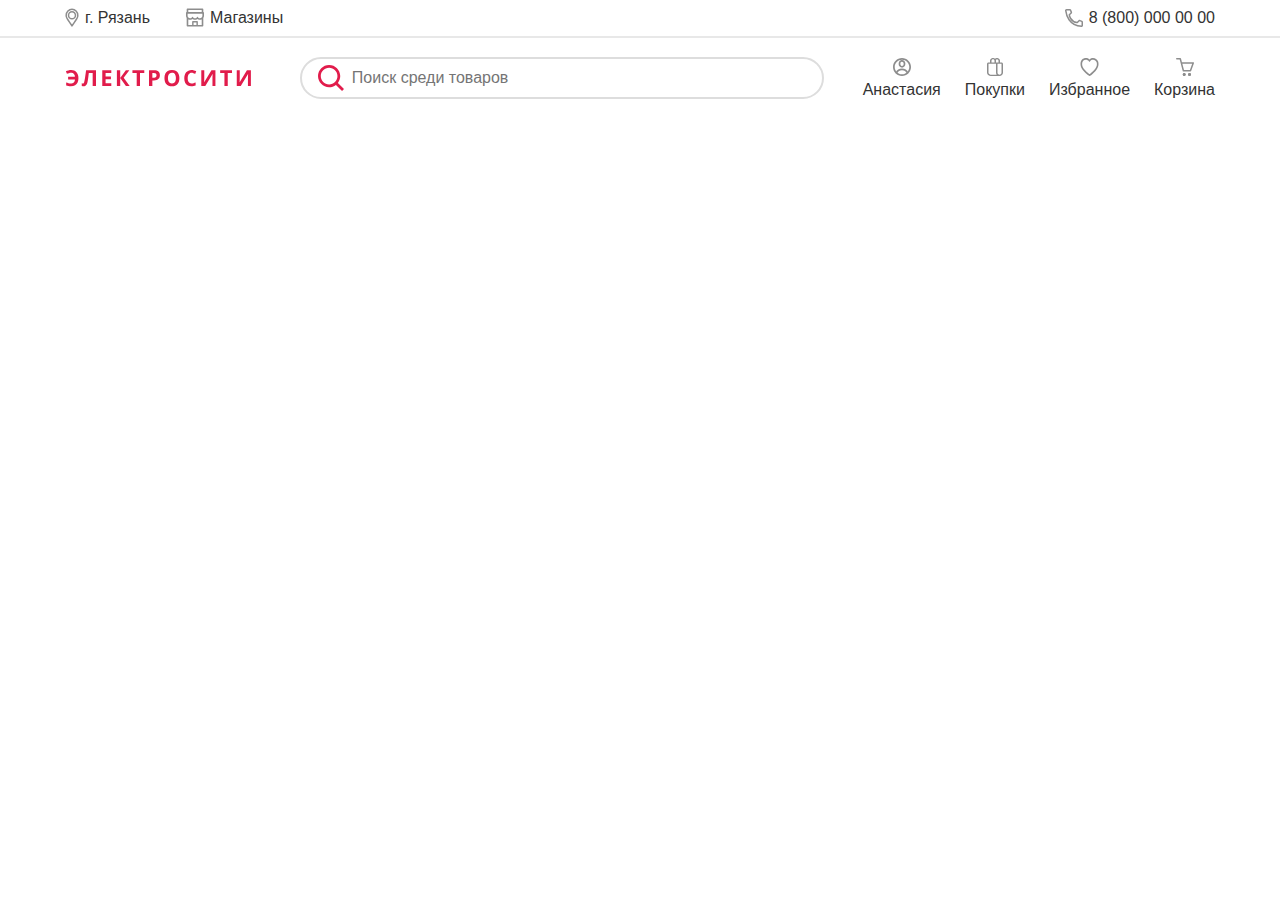
==== index.html @ 11aebdcc "commit" ====
<!DOCTYPE html>
<html lang="ru">

<head>
	<title>Главная</title>
	<meta charset="UTF-8">
	<meta name="format-detection" content="telephone=no">
	<!-- <style>body{opacity: 0;}</style> -->
	<link rel="stylesheet" href="css/style.min.css?_v=20230116115530">
	<link rel="shortcut icon" href="favicon.ico">
	<!-- <meta name="robots" content="noindex, nofollow"> -->
	<meta name="viewport" content="width=device-width, initial-scale=1.0">
</head>

<body>
	<div class="wrapper">
		<!--			<form class="header__select select">-->
		<!--				<label class="select__value" for="select-city"></label>-->
		<!--				<div class="select__body">-->
		<!--					<select class="select__options" id="select-city" name="select-city">-->
		<!--						<option class="select__option" value="ryazan" selected>г. Рязань</option>-->
		<!--						<option class="select__option" value="astrahan">г. Астрахань</option>-->
		<!--						<option class="select__option" value="voronezh">г. Воронеж</option>-->
		<!--						<option class="select__option" value="kazan">г. Казань</option>-->
		<!--						<option class="select__option" value="krasnoyarsk">г. Красноярск</option>-->
		<!--						<option class="select__option" value="joshkar-ola">г. Йошкар-Ола</option>-->
		<!--						<option class="select__option" value="novosibirsk">г. Новосибирск</option>-->
		<!--						<option class="select__option" value="nizhnij novgorod">г. Нижний Новгород</option>-->
		<!--						<option class="select__option" value="rostov">г. Ростов-на-Дону</option>-->
		<!--						<option class="select__option" value="samara">г. Самара</option>-->
		<!--						<option class="select__option" value="sankt-peterburg">г. Санкт-Петербург</option>-->
		<!--						<option class="select__option" value="chelyabinsk">г. Челябинск</option>-->
		<!--					</select>-->
		<!--				</div>-->
		<!--			</form>-->
		<header class="header">
			<div class="header__container">
				<div class="header__top">
					<a href="#" class="header__top-logo logo"><img src="img/logo.svg" alt="Электросити"></a>
					<div class="header__top-group top-group">
						<a href="#" data-popup="#popup" class="top-group__city icon">
							<svg class="icon__stroke" width="14" height="19" viewBox="0 0 14 19" fill="none" xmlns="http://www.w3.org/2000/svg">
								<path d="M6.95076 17.7198C6.04931 16.3722 5.28636 15.2514 4.64015 14.3022C3.49365 12.618 2.7146 11.4736 2.18135 10.5592C1.77366 9.86011 1.5365 9.33832 1.39651 8.85084C1.25805 8.36867 1.20459 7.88504 1.20459 7.25C1.20459 3.91436 3.82088 1.25 7.00004 1.25C10.1792 1.25 12.7955 3.91436 12.7955 7.25C12.7955 7.88504 12.742 8.36867 12.6036 8.85084C12.4636 9.33832 12.2264 9.86011 11.8187 10.5592C11.2855 11.4736 10.5064 12.618 9.35994 14.3022C8.71381 15.2513 7.95099 16.3719 7.04969 17.7193C7.03874 17.7355 7.02946 17.7415 7.02407 17.7443C7.01735 17.7478 7.00915 17.75 7.00004 17.75C6.99093 17.75 6.98274 17.7478 6.97601 17.7443C6.97057 17.7415 6.96116 17.7353 6.95008 17.7188L6.32736 18.1368L6.95076 17.7198ZM7.00004 10.8125C8.94208 10.8125 10.4773 9.1956 10.4773 7.25C10.4773 5.3044 8.94208 3.6875 7.00004 3.6875C5.05801 3.6875 3.52277 5.3044 3.52277 7.25C3.52277 9.1956 5.05801 10.8125 7.00004 10.8125Z" stroke="#8D8D8D" stroke-width="1.5" />
							</svg>
							<span class="top-group__text icon">г. Рязань</span></a>

						<a href="#" data-popup="#popup" class="top-group__shop icon">
							<svg class="icon__fill" width="18" height="19" viewBox="0 0 18 19" fill="none" xmlns="http://www.w3.org/2000/svg">
								<path class="icon__shop" d="M17.325 4.10225V1.22C17.325 0.82175 17.0033 0.5 16.605 0.5H1.39501C0.996763 0.5 0.675013 0.82175 0.675013 1.22V4.10225C0.299264 4.12475 1.39408e-05 4.4375 1.39408e-05 4.82V7.78325C-0.00142697 8.32785 0.108845 8.86696 0.324014 9.36725C0.420764 9.59675 0.540013 9.81275 0.675013 10.0175V17.78C0.675013 18.176 0.996763 18.5 1.39501 18.5H16.605C17.0033 18.5 17.325 18.1783 17.325 17.78V10.0175C17.4621 9.81223 17.5796 9.59452 17.676 9.36725C17.8897 8.8655 18 8.33225 18 7.78325V4.82C18 4.4375 17.7008 4.12475 17.325 4.10225ZM2.29501 2.12H15.705V4.1H2.29501V2.12ZM10.44 16.8822H7.56001V14.54H10.44V16.8822ZM15.705 16.8822H11.88V13.82C11.88 13.4218 11.5583 13.1 11.16 13.1H6.84001C6.44176 13.1 6.12001 13.4218 6.12001 13.82V16.8822H2.29501V11.4328C2.36026 11.4643 2.42776 11.4958 2.49751 11.5228C2.99926 11.7343 3.53251 11.84 4.08151 11.84C4.63051 11.84 5.16151 11.7343 5.66551 11.5228C5.97601 11.3923 6.26851 11.2257 6.53626 11.0255C6.54076 11.0233 6.54526 11.0233 6.54976 11.0255C6.81834 11.2266 7.11082 11.3936 7.42051 11.5228C7.92226 11.7343 8.45551 11.84 9.00451 11.84C9.55351 11.84 10.0845 11.7343 10.5885 11.5228C10.899 11.3923 11.1915 11.2257 11.4593 11.0255C11.4638 11.0233 11.4683 11.0233 11.4728 11.0255C11.7413 11.2266 12.0338 11.3936 12.3435 11.5228C12.8453 11.7343 13.3785 11.84 13.9275 11.84C14.4765 11.84 15.0075 11.7343 15.5115 11.5228C15.579 11.4935 15.6465 11.4643 15.714 11.4328V16.8822H15.705ZM16.38 7.78325C16.38 9.12875 15.2775 10.22 13.9208 10.22C13.0028 10.22 12.2018 9.72275 11.7788 8.98475C11.7135 8.87225 11.5965 8.8025 11.466 8.8025H11.4525C11.3243 8.8025 11.205 8.87225 11.1398 8.98475C10.9239 9.36121 10.6122 9.67381 10.2364 9.89077C9.86054 10.1077 9.43396 10.2213 9.00001 10.22C8.08426 10.22 7.28551 9.725 6.86251 8.98925C6.79501 8.8745 6.67351 8.8025 6.54076 8.8025C6.40801 8.8025 6.28426 8.8745 6.21901 8.98925C6.00188 9.36427 5.6898 9.67548 5.31416 9.89154C4.93853 10.1076 4.5126 10.2209 4.07926 10.22C2.72251 10.22 1.62001 9.12875 1.62001 7.78325V5.73125C1.62001 5.7245 1.62451 5.72 1.63126 5.72H16.3688C16.3755 5.72 16.38 5.7245 16.38 5.73125V7.78325Z" fill="#8D8D8D" />
							</svg>
							<span class="top-group__text">Магазины</span></a>
					</div>
					<a class="header__tel tel icon" href="tel:+78000000000">
						<svg class="icon__stroke" width="18" height="18" viewBox="0 0 18 18" fill="none" xmlns="http://www.w3.org/2000/svg">
							<path d="M11.9079 13.5367L12.2719 13.5821L12.5312 13.3227L14.0793 11.774C14.1845 11.6706 14.3174 11.5998 14.4618 11.5701L14.3111 10.8355L14.4618 11.5701C14.6064 11.5405 14.7564 11.5533 14.8939 11.607C14.8944 11.6072 14.8949 11.6074 14.8955 11.6076L16.7768 12.359C16.7773 12.3593 16.7779 12.3595 16.7785 12.3597C16.9164 12.4161 17.0348 12.512 17.1187 12.6355C17.2024 12.7586 17.2481 12.9037 17.25 13.0527V16.5062C17.2489 16.6069 17.2276 16.7064 17.1873 16.7987C17.1467 16.8917 17.0878 16.9756 17.014 17.0452C16.9402 17.1148 16.8531 17.1687 16.758 17.2037C16.664 17.2384 16.5641 17.2538 16.464 17.2492C10.0927 16.8514 6.32079 13.9728 4.05779 10.7066C1.77183 7.40727 1.00028 3.67009 0.754398 1.58339C0.743006 1.47847 0.753806 1.37231 0.786103 1.27182C0.818603 1.17071 0.872128 1.07764 0.94314 0.998746C1.01415 0.91985 1.10104 0.856908 1.19807 0.814045C1.29511 0.771182 1.4001 0.749363 1.50615 0.750014L1.50615 0.750028H1.51075H4.8516C4.99979 0.750652 5.14445 0.795516 5.26705 0.878921C5.38992 0.962502 5.48502 1.08098 5.54009 1.21914L5.54022 1.21947L6.29445 3.10926L6.29443 3.10927L6.29648 3.11431C6.35177 3.24996 6.36588 3.39891 6.33704 3.54255C6.30824 3.68599 6.2379 3.81773 6.13484 3.92139C6.13469 3.92154 6.13454 3.92169 6.1344 3.92183L4.58539 5.47146L4.31877 5.73819L4.37388 6.11127L5.11583 6.00168C4.37388 6.11127 4.37393 6.11164 4.37399 6.11203L4.37413 6.11293L4.37446 6.11515L4.3754 6.12125L4.37839 6.13997C4.38089 6.1553 4.38445 6.1763 4.38918 6.20261C4.39865 6.25521 4.41286 6.32915 4.43289 6.42159C4.47291 6.60632 4.53634 6.86589 4.63189 7.17749C4.82241 7.7988 5.1439 8.63768 5.66977 9.50543C6.72909 11.2535 8.62962 13.1277 11.9079 13.5367Z" stroke="#8D8D8D" stroke-width="1.5" />
						</svg>
						<span>8 (800) 000 00 00</span></a>
				</div>

				<div class="header__bottom">
					<a href="#" class="header__bottom-logo logo"><img src="img/logo.svg" alt="Электросити"></a>
					<button type="button" class="header__bottom__menu icon-menu"><span></span></button>
					<form class="header__search search">
						<label for="search__input"></label>
						<button class="search__btn"><img src="img/icons/search.svg" alt="Search icon"></button>
						<input class="search__input" type="search" id="search__input" name="search__input" placeholder="Поиск среди товаров">
					</form>

					<div class="header__items">
						<a href="#" class="header__item icon">
							<svg class="icon__fill" width="18" height="18" viewBox="0 0 18 18" fill="none" xmlns="http://www.w3.org/2000/svg">
								<path d="M10.621 5.31805C10.621 4.32172 9.72971 3.53878 8.69158 3.72584L8.68824 3.72644L8.68824 3.72643C8.38136 3.78047 8.05168 3.98757 7.78716 4.33061C7.52287 4.67335 7.37871 5.08268 7.37871 5.43843V6.18898C7.37871 6.54257 7.52312 6.94976 7.78873 7.29273C8.05433 7.6357 8.38585 7.84504 8.69302 7.90183C9.73054 8.0879 10.621 7.30523 10.621 6.30936V5.31805ZM8.38921 2.03843C10.4942 1.66013 12.3352 3.27019 12.3352 5.31805V6.30936C12.3352 8.35774 10.4933 9.9681 8.38759 9.58869L8.38485 9.58819C7.57363 9.4393 6.8967 8.94067 6.43336 8.34238C5.96965 7.74361 5.66443 6.9754 5.66443 6.18898V5.43843C5.66443 4.65417 5.96636 3.88456 6.42961 3.28379C6.89232 2.68374 7.57102 2.18304 8.38921 2.03843Z" fill="#8D8D8D" />
								<path d="M9 1.71429C4.97621 1.71429 1.71429 4.97621 1.71429 9C1.71429 13.0238 4.97621 16.2857 9 16.2857C13.0238 16.2857 16.2857 13.0238 16.2857 9C16.2857 4.97621 13.0238 1.71429 9 1.71429ZM0 9C0 4.02944 4.02944 0 9 0C13.9706 0 18 4.02944 18 9C18 13.9706 13.9706 18 9 18C4.02944 18 0 13.9706 0 9Z" fill="#8D8D8D" />
								<path d="M8.99985 12.3353C6.82801 12.3353 4.99613 13.5832 4.23181 15.3029C4.03955 15.7355 3.53301 15.9303 3.10042 15.738C2.66784 15.5458 2.47302 15.0392 2.66528 14.6066C3.71362 12.2479 6.17268 10.621 8.99985 10.621C11.827 10.621 14.2861 12.2479 15.3344 14.6066C15.5267 15.0392 15.3319 15.5458 14.8993 15.738C14.4667 15.9303 13.9601 15.7355 13.7679 15.3029C13.0036 13.5832 11.1717 12.3353 8.99985 12.3353Z" fill="#8D8D8D" />
							</svg>
							<span class="header__item-desc">Анастасия</span>
						</a>

						<a href="#" class="header__item icon">
							<svg class="icon__fill" width="16" height="18" viewBox="0 0 16 18" fill="none" xmlns="http://www.w3.org/2000/svg">
								<path d="M3 4.49996V2.69995C3.00001 2.17874 3.16765 1.66867 3.48266 1.23132C3.79768 0.793962 4.24662 0.448017 4.77529 0.235238C5.30395 0.0224602 5.88975 -0.0480548 6.46196 0.032205C7.03418 0.112465 7.56835 0.340069 8 0.687543C8.43165 0.340069 8.96582 0.112465 9.53804 0.032205C10.1103 -0.0480548 10.696 0.0224602 11.2247 0.235238C11.7534 0.448017 12.2023 0.793962 12.5173 1.23132C12.8324 1.66867 13 2.17874 13 2.69995V4.49996H14.5C14.8978 4.49996 15.2794 4.64219 15.5607 4.89536C15.842 5.14854 16 5.49192 16 5.84996V14.8545C16 15.6887 15.6318 16.4888 14.9763 17.0787C14.3209 17.6686 13.4319 18 12.505 18H4C2.93913 18 1.92172 17.6207 1.17157 16.9456C0.421427 16.2704 0 15.3548 0 14.4V5.84996C0 5.49192 0.158035 5.14854 0.43934 4.89536C0.720644 4.64219 1.10218 4.49996 1.5 4.49996H3ZM9.635 16.65C9.22706 16.1233 9.00887 15.4965 9.01 14.8545V5.84996H1.5V14.4C1.5 14.6955 1.56466 14.988 1.6903 15.261C1.81594 15.534 2.00009 15.7821 2.23223 15.991C2.46438 16.1999 2.73998 16.3657 3.04329 16.4787C3.34661 16.5918 3.6717 16.65 4 16.65H9.635ZM7.5 4.49996V2.69995C7.5 2.34191 7.34196 1.99853 7.06066 1.74535C6.77936 1.49218 6.39782 1.34994 6 1.34994C5.60218 1.34994 5.22064 1.49218 4.93934 1.74535C4.65804 1.99853 4.5 2.34191 4.5 2.69995V4.49996H7.5ZM9 4.49996H11.5V2.69995C11.5 2.42206 11.4048 2.15093 11.2272 1.92357C11.0497 1.69622 10.7985 1.52371 10.508 1.42959C10.2175 1.33548 9.90177 1.32435 9.60396 1.39772C9.30615 1.47109 9.04076 1.62539 8.844 1.83955C8.945 2.10955 9 2.39935 9 2.69995V4.49996ZM10.51 14.8545C10.51 15.3307 10.7202 15.7874 11.0943 16.1241C11.4685 16.4608 11.9759 16.65 12.505 16.65C13.0341 16.65 13.5415 16.4608 13.9157 16.1241C14.2898 15.7874 14.5 15.3307 14.5 14.8545V5.84996H10.51V14.8545Z" fill="#8D8D8D" />
							</svg>
							<span class="header__item-desc">Покупки</span>
						</a>

						<a href="#" class="header__item icon">
							<svg class="icon__fill" width="19" height="18" viewBox="0 0 19 18" fill="none" xmlns="http://www.w3.org/2000/svg">
								<path d="M12.9873 0.000335199C12.2626 0.00841138 11.5192 0.161729 10.7919 0.476213L10.7589 0.49139L10.7259 0.509817C10.2649 0.76416 9.84468 1.08233 9.47114 1.45939C7.46079 -0.424241 4.26023 -0.560951 2.07059 1.57755L2.04857 1.59922L2.02856 1.62199C0.107714 3.79551 0.152699 7.14283 1.3041 9.78769L1.3141 9.8083L1.32411 9.82998C2.68017 12.5503 5.21235 14.8618 7.51992 16.7621L7.52592 16.7675L7.53092 16.7719C7.67937 16.8898 7.93464 17.1335 8.22935 17.3735C8.52404 17.6134 8.85693 17.8764 9.34403 17.9773L9.45309 18L9.56316 17.9902C10.0744 17.9425 10.2749 17.738 10.6108 17.509C10.9467 17.2799 11.3185 16.9892 11.7005 16.671C12.4535 16.0439 13.2327 15.321 13.7458 14.8055C13.7524 14.7988 13.7632 14.7893 13.7698 14.7827C13.7708 14.7817 13.7717 14.7804 13.7728 14.7795C14.8535 13.7804 15.9241 12.6286 16.8317 11.2739C16.8319 11.2735 16.8324 11.2732 16.8326 11.2728C16.8343 11.2703 16.8359 11.2677 16.8376 11.2652C18.277 9.16583 18.9752 6.33669 18.1424 3.54935L18.1274 3.49948L18.1074 3.45286C17.1725 1.26313 15.1615 -0.0238608 12.9873 0.000335199ZM13.0133 1.71522C14.5798 1.67618 15.9529 2.58488 16.6345 4.13901C17.2644 6.31482 16.7199 8.53168 15.5469 10.2386L15.5439 10.243L15.5409 10.2473C14.7237 11.469 13.734 12.5384 12.7081 13.4841L12.6951 13.4971L12.6821 13.5101C12.2202 13.976 11.4382 14.7016 10.7239 15.2966C10.3667 15.594 10.0243 15.8599 9.75831 16.0413C9.65829 16.1095 9.56319 16.156 9.48513 16.1919C9.4031 16.1434 9.29898 16.075 9.19097 15.9871C8.97347 15.81 8.74187 15.5839 8.48952 15.3822C8.48559 15.3789 8.48145 15.3757 8.47752 15.3724C6.23811 13.5272 3.87927 11.2866 2.74499 9.02782C1.82412 6.8966 1.86431 4.34571 3.16524 2.84689C4.93413 1.14306 7.56209 1.51347 8.87274 3.26206L9.51114 4.113L10.1285 3.24472C10.4838 2.74547 10.9077 2.36381 11.4223 2.07401C11.9618 1.84572 12.4977 1.72805 13.0133 1.71522Z" fill="#8D8D8D" />
							</svg>
							<span class="header__item-desc">Избранное</span>
						</a>

						<a href="#" class="header__item icon">
							<svg class="icon__fill" width="18" height="18" viewBox="0 0 18 18" fill="none" xmlns="http://www.w3.org/2000/svg">
								<path d="M13.5268 15C12.713 15 12.0536 15.6714 12.0536 16.5C12.0536 17.3286 12.713 18 13.5268 18C14.3406 18 15 17.3286 15 16.5C15 15.6714 14.3406 15 13.5268 15ZM8.22321 15C7.40941 15 6.75 15.6714 6.75 16.5C6.75 17.3286 7.40941 18 8.22321 18C9.03702 18 9.69643 17.3286 9.69643 16.5C9.69643 15.6714 9.03702 15 8.22321 15Z" fill="#8D8D8D" />
								<path d="M13.5268 15.75C13.1399 15.75 12.8036 16.0728 12.8036 16.5C12.8036 16.9272 13.1399 17.25 13.5268 17.25C13.9137 17.25 14.25 16.9272 14.25 16.5C14.25 16.0728 13.9137 15.75 13.5268 15.75ZM8.22321 15.75C7.83631 15.75 7.5 16.0728 7.5 16.5C7.5 16.9272 7.83631 17.25 8.22321 17.25C8.61012 17.25 8.94643 16.9272 8.94643 16.5C8.94643 16.0728 8.61012 15.75 8.22321 15.75ZM12.0536 16.5C12.0536 15.6714 12.713 15 13.5268 15C14.3406 15 15 15.6714 15 16.5C15 17.3286 14.3406 18 13.5268 18C12.713 18 12.0536 17.3286 12.0536 16.5ZM6.75 16.5C6.75 15.6714 7.40941 15 8.22321 15C9.03702 15 9.69643 15.6714 9.69643 16.5C9.69643 17.3286 9.03702 18 8.22321 18C7.40941 18 6.75 17.3286 6.75 16.5Z" fill="#8D8D8D" />
								<path d="M0 0.75C0 0.335786 0.335786 0 0.75 0H4.26064C4.60094 0 4.89859 0.229112 4.98567 0.55808L5.95308 4.21276H17.25C17.4947 4.21276 17.7239 4.3321 17.8643 4.53249C18.0047 4.73288 18.0385 4.98914 17.9548 5.21907L15.1463 12.9425C15.0386 13.2389 14.7569 13.4362 14.4415 13.4362H7.42021C7.07991 13.4362 6.78226 13.2071 6.69518 12.8781L3.68334 1.5H0.75C0.335786 1.5 0 1.16421 0 0.75ZM6.35014 5.71276L7.99751 11.9362H13.9162L16.1792 5.71276H6.35014Z" fill="#8D8D8D" />
							</svg>
							<span class="header__item-desc">Корзина</span>
						</a>

					</div>
				</div>

				<div class="header__menu menu">
					<nav class="menu__body">
						<div class="menu__icon-wrapper">
							<button type="button" class="menu__icon icon-menu"><span></span></button>
						</div>
						<h2 class="menu__title title">Каталог</h2>
						<ul class="menu__list">
							<li class="menu__item"><a class="menu__link" href="#"><picture><source srcset="img/menu/laptop.webp" type="image/webp"><img src="img/menu/laptop.png" alt="Laptop"></picture>Ноутбуки и аксессуары</a></li>
							<li class="menu__item"><a class="menu__link" href="#"><picture><source srcset="img/menu/phone.webp" type="image/webp"><img src="img/menu/phone.png" alt="Phone"></picture>Смартфоны и аксессуары</a></li>
							<li class="menu__item"><a class="menu__link" href="#"><picture><source srcset="img/menu/tv.webp" type="image/webp"><img src="img/menu/tv.png" alt="TV"></picture>Телевизоры и аксессуары</a></li>
							<li class="menu__item"><a class="menu__link" href="#"><picture><source srcset="img/menu/photo.webp" type="image/webp"><img src="img/menu/photo.png" alt="Photo"></picture>Фото и видеотехника</a></li>
							<li class="menu__item"><a class="menu__link" href="#"><picture><source srcset="img/menu/tablet.webp" type="image/webp"><img src="img/menu/tablet.png" alt="Tablet"></picture>Планшеты и аксессуары</a></li>
							<li class="menu__item"><a class="menu__link" href="#"><picture><source srcset="img/menu/headphones.webp" type="image/webp"><img src="img/menu/headphones.png" alt="Headphones"></picture>Наушники и аудиотехника</a></li>
							<li class="menu__item"><a class="menu__link" href="#"><picture><source srcset="img/menu/ps5.webp" type="image/webp"><img src="img/menu/ps5.png" alt="PS5"></picture>Гейминг</a></li>
							<li class="menu__item"><a class="menu__link" href="#"><picture><source srcset="img/menu/watch.webp" type="image/webp"><img src="img/menu/watch.png" alt="Apple Watch"></picture>Умные часы</a></li>
							<li class="menu__item"><a class="menu__link" href="#"><picture><source srcset="img/menu/jbl.webp" type="image/webp"><img src="img/menu/jbl.png" alt="JBL"></picture>Портативная акустика</a></li>
							<li class="menu__item"><a class="menu__link" href="#"><picture><source srcset="img/menu/wifi.webp" type="image/webp"><img src="img/menu/wifi.png" alt="WiFi"></picture>Сетевое оборудование</a></li>
							<li class="menu__item"><a class="menu__link" href="#"><picture><source srcset="img/menu/printer.webp" type="image/webp"><img src="img/menu/printer.png" alt="Printer"></picture>Офисная техника</a></li>
							<li class="menu__item"><a class="menu__link" href="#"><picture><source srcset="img/menu/smart.webp" type="image/webp"><img src="img/menu/smart.png" alt="Smart"></picture>Умный дом</a></li>
						</ul>
					</nav>
				</div>

			</div>
		</header>
		<main class="page">

		</main>
		<footer class="footer">
			<div class="footer__container">
			</div>
		</footer>
	</div>
	<!--<div id="popup" aria-hidden="true" class="popup">-->
	<!--    <div class="popup__wrapper">-->
	<!--        <button data-close type="button" class="popup__close"><span></span></button>-->
	<!--        <div class="popup__content">-->
	<!--            <div class="popup__img -ibg">-->

	<!--            </div>-->
	<!--            <div class="popup__desc">-->
	<!--                <h3 class="popup__title">Строительство</h3>-->
	<!--                <p class="popup__text">Компания «СтройЭнергоГРУПП» выполняет монтаж систем вентиляции . Проектирование и установка осуществляются в соответствии с требованиями ГОСТ. Мы гарантируем бесперебойную и надежную работу оборудования.</p>-->
	<!--                <p class="popup__text">Стоимость монтажа вентиляционной системы определяется особенностями объекта, качеством и количеством использованного оборудования. Поэтому специалисты начинают работу с подробного изучения здания и составления индивидуального проекта с учетом технических условий на объекте.</p>-->
	<!--                <p class="popup__text">Если монтаж производится в эксплуатируемом здании, работы начинаются с демонтажа имеющейся системы кондиционирования и вентиляционного оборудования. В таком случае при расчете цены на монтаж вентиляции будет учтена стоимости демонтажа.</p>-->
	<!--                <p class="popup__text">Компания «СтройЭнергоГРУПП» выполняет монтаж систем вентиляции . Проектирование и установка осуществляются в соответствии с требованиями ГОСТ. Мы гарантируем бесперебойную и надежную работу оборудования.</p>-->
	<!--                <p class="popup__text">Стоимость монтажа вентиляционной системы определяется особенностями объекта, качеством и количеством использованного оборудования. Поэтому специалисты начинают работу с подробного изучения здания и составления индивидуального проекта с учетом технических условий на объекте.</p>-->
	<!--                <p class="popup__text">Если монтаж производится в эксплуатируемом здании, работы начинаются с демонтажа имеющейся системы кондиционирования и вентиляционного оборудования. В таком случае при расчете цены на монтаж вентиляции будет учтена стоимости демонтажа.</p>-->
	<!--            </div>-->

	<!--            <div class="popup__form-wrapper">-->
	<!--                <form data-dev class="popup__form form">-->
	<!--                    <h2 class="form__title title">оставьте заявку</h2>-->
	<!--                    <div class="popup__info form__info">-->

	<!--                        <div class="popup__name input__wrapper">-->
	<!--                            <label class="popup__label input__label" for="name-popup">Ваше имя</label>-->
	<!--                            <input class="popup__input input" type="text" placeholder="Иван Иванов" name="name-popup" id="name-popup" data-required>-->
	<!--                            <span class="input__error">Введите Ваше имя</span>-->
	<!--                        </div>-->

	<!--                        <div class="popup__tel input__wrapper">-->
	<!--                            <label class="popup__label input__label" for="tel-popup">Номер телефона</label>-->
	<!--                            <input class="popup__input input" type="tel" name="tel-popup" id="tel-popup" data-required>-->
	<!--                            <span class="input__error">Введите Ваш номер</span>-->
	<!--                        </div>-->

	<!--                    </div>-->

	<!--                    <div class="popup__area input__wrapper">-->
	<!--                        <label class="popup__label input__label" for="textarea">Комментарий</label>-->
	<!--                        <textarea id="textarea" autocomplete="off" name="textarea" placeholder="Опишите Ваш вопрос или просьбу и удобное время для связи." class="popup__textarea input"></textarea>-->
	<!--                    </div>-->

	<!--                    <div class="popup__row form__row">-->
	<!--                        <div class="popup__checkbox checkbox">-->
	<!--                            <input class="checkbox__input" type="checkbox" name="checkbox" id="checkbox-popup" data-required>-->
	<!--                            <label class="popup__label checkbox__label" for="checkbox-popup"></label>-->
	<!--                            <p class="checkbox__text">Я ознакомлен и согласен с <a class="checkbox__link" href="#">правилами</a></p>-->
	<!--                        </div>-->
	<!--                        <button type="submit" class="button__v2 button">Отправить</button>-->
	<!--                    </div>-->
	<!--                </form>-->
	<!--                &lt;!&ndash;				<div id="success" class="popup__success success">&ndash;&gt;-->
	<!--                &lt;!&ndash;					<p class="success__text"><span class="title">ваша заявка отправлена,</span>мы свяжемся с Вами в ближайшее время.</p>&ndash;&gt;-->
	<!--                &lt;!&ndash;				</div>&ndash;&gt;-->
	<!--            </div>-->
	<!--        </div>-->
	<!--    </div>-->
	<!--</div>-->
	<script src="js/app.min.js?_v=20230116115530"></script>
</body>

</html>
---- css/style.min.css ----
@charset "UTF-8";*{padding:0;margin:0;border:0}*,:after,:before{-webkit-box-sizing:border-box;box-sizing:border-box}body,html{height:100%;min-width:320px}body{color:#333;line-height:1.2;font-family:Roboto,sans-serif;font-weight:400;font-size:1rem;-ms-text-size-adjust:100%;-moz-text-size-adjust:100%;-webkit-text-size-adjust:100%;-webkit-font-smoothing:antialiased;-moz-osx-font-smoothing:grayscale}button,input,textarea{font-family:Roboto,sans-serif;font-size:inherit}button{cursor:pointer;color:inherit;background-color:inherit}a{color:inherit;display:inline-block}a:link,a:visited{text-decoration:none}a:hover{text-decoration:none}ul li{list-style:none}img{vertical-align:top}h1,h2,h3,h4,h5,h6{font-weight:inherit;font-size:inherit}.lock body{overflow:hidden;-ms-touch-action:none;touch-action:none}.wrapper{min-height:100%;display:-webkit-box;display:-ms-flexbox;display:flex;-webkit-box-orient:vertical;-webkit-box-direction:normal;-ms-flex-direction:column;flex-direction:column;overflow:hidden}.wrapper>main{-webkit-box-flex:1;-ms-flex:1 1 auto;flex:1 1 auto}.wrapper>*{min-width:0}[class*=__container]{margin:0 auto;max-width:71.875rem;-webkit-box-sizing:content-box;box-sizing:content-box}.icon{display:-webkit-box;display:-ms-flexbox;display:flex;-webkit-box-align:center;-ms-flex-align:center;align-items:center;gap:6px}.icon:hover .icon__stroke path{stroke:#e11c4b;-webkit-transition:all .3s ease 0s;-o-transition:all .3s ease 0s;transition:all .3s ease 0s}.icon:hover .icon__fill path{fill:#e11c4b;-webkit-transition:all .3s ease 0s;-o-transition:all .3s ease 0s;transition:all .3s ease 0s}[class*=-ibg]{position:relative}[class*=-ibg] img{position:absolute;width:100%;height:100%;top:0;left:0;-o-object-fit:cover;object-fit:cover}[class*=-ibg_contain] img{-o-object-fit:contain;object-fit:contain}.title{font-weight:700;font-size:36px;line-height:1.2}.header__top{display:-webkit-box;display:-ms-flexbox;display:flex;-webkit-box-pack:justify;-ms-flex-pack:justify;justify-content:space-between;-webkit-box-align:center;-ms-flex-align:center;align-items:center;padding:8px 0 10px 0}.header__top-logo{display:none}.header__bottom{padding:20px 0;display:-webkit-box;display:-ms-flexbox;display:flex;-webkit-box-pack:justify;-ms-flex-pack:justify;justify-content:space-between;-webkit-box-align:center;-ms-flex-align:center;align-items:center}.header__bottom-logo{display:none;margin:0 10px 0 0}.header__bottom__menu{margin:0 24px 0 0}.header__items{display:-webkit-box;display:-ms-flexbox;display:flex}.header__item{-webkit-box-orient:vertical;-webkit-box-direction:normal;-ms-flex-direction:column;flex-direction:column}.header__item:not(.header__item:last-child){margin:0 24px 0 0}.header__item-desc{display:none}.top-group{display:-webkit-box;display:-ms-flexbox;display:flex;gap:36px}.top-group__text{display:inline-block}.logo img{vertical-align:middle}.search{position:relative;max-width:524px;width:100%}.search__btn{position:absolute;left:18px;top:50%;-webkit-transform:translateY(-50%);-ms-transform:translateY(-50%);transform:translateY(-50%)}.search__input{-webkit-appearance:none;-moz-appearance:none;appearance:none;-webkit-transition:all .3s ease 0s;-o-transition:all .3s ease 0s;transition:all .3s ease 0s;border-radius:100px;border:2px solid #ddd;padding:10px 20px 10px 50px;width:100%}.search__input::-webkit-search-cancel-button{-webkit-appearance:none;pointer-events:none}.search__input:focus{outline:0!important;border:2px solid #e11c4b}.icon-menu{display:none}.menu{display:none}.menu__body{height:100%;background:#fff;position:relative;padding:96px 0 96px 0;overflow:auto}.menu__icon-wrapper{position:absolute;right:10px;top:18px;width:24px;height:18px}.menu__title{margin:0 0 18px 0}.menu__list{overflow:auto;display:-webkit-box;display:-ms-flexbox;display:flex;-webkit-box-orient:vertical;-webkit-box-direction:normal;-ms-flex-direction:column;flex-direction:column}.menu__item:not(.menu__item:last-child){border-bottom:2px solid #e8e8e8}.menu__link{position:relative;line-height:1;font-size:26px;display:-webkit-box;display:-ms-flexbox;display:flex;-webkit-box-align:center;-ms-flex-align:center;align-items:center;gap:16px;width:100%;padding:16px 20px 16px 20px}.menu__link:after{content:"";position:absolute;width:16px;height:30px;top:50%;right:20px;-webkit-transform:translateY(-50%);-ms-transform:translateY(-50%);transform:translateY(-50%);background:url(../img/menu/direction.svg) no-repeat center center/contain}@media (min-width:29.99875em){.header{position:relative}.header:after{content:"";position:absolute;top:36px;left:0;height:2px;z-index:-1;width:100%;background:#e8e8e8}}@media (min-width:47.99875em){.header__bottom-logo{display:-webkit-box;display:-ms-flexbox;display:flex}}@media (min-width:61.99875em){.header__item-desc{display:inline-block;line-height:1}}@media (max-width:74.375em){[class*=__container]{max-width:60.625rem}.search{max-width:380px}}@media (max-width:61.99875em){[class*=__container]{max-width:46.875rem}.logo{max-width:158px}.logo img{max-width:100%}.search{max-width:100%;margin:0 14px 0 0}}@media (max-width:47.99875em){[class*=__container]{max-width:none;padding:0 20px}.header__top-logo{display:-webkit-box;display:-ms-flexbox;display:flex}.header__tel{display:none}.header__item:not(.header__item:last-child){margin:0 14px 0 0}.top-group{gap:24px}.top-group__text{display:none}.icon-menu{display:block;position:relative;width:100%;max-width:1.5rem;height:1.125rem;cursor:pointer}.icon-menu span,.icon-menu::after,.icon-menu::before{content:"";-webkit-transition:all .3s ease 0s;-o-transition:all .3s ease 0s;transition:all .3s ease 0s;right:0;position:absolute;width:100%;height:.125rem;background-color:#8d8d8d}.icon-menu::before{top:0}.icon-menu::after{bottom:0}.icon-menu span{top:calc(50% - .0625rem)}.menu-open .icon-menu span{width:0}.menu-open .icon-menu::before{top:calc(50% - .0625rem);-webkit-transform:rotate(-45deg);-ms-transform:rotate(-45deg);transform:rotate(-45deg)}.menu-open .icon-menu::after{bottom:calc(50% - .0625rem);-webkit-transform:rotate(45deg);-ms-transform:rotate(45deg);transform:rotate(45deg)}.menu{display:block;position:fixed;left:-100%;top:0;width:100%;height:100%;-webkit-transition:left .3s ease 0s;-o-transition:left .3s ease 0s;transition:left .3s ease 0s}.menu-open .menu{left:0}}@media (max-width:29.99875em){[class*=__container]{padding:0 10px}.title{font-size:24px}.header__bottom__menu{margin:0 14px 0 0}.logo{max-width:150px}.menu__body{padding:48px 0 48px 0}.menu__title{margin:0 0 10px 0}.menu__link img{max-width:32px}.menu__link{font-size:1rem;padding:8px 10px 8px 10px;gap:8px}.menu__link:after{right:10px;width:8px;height:16px}}
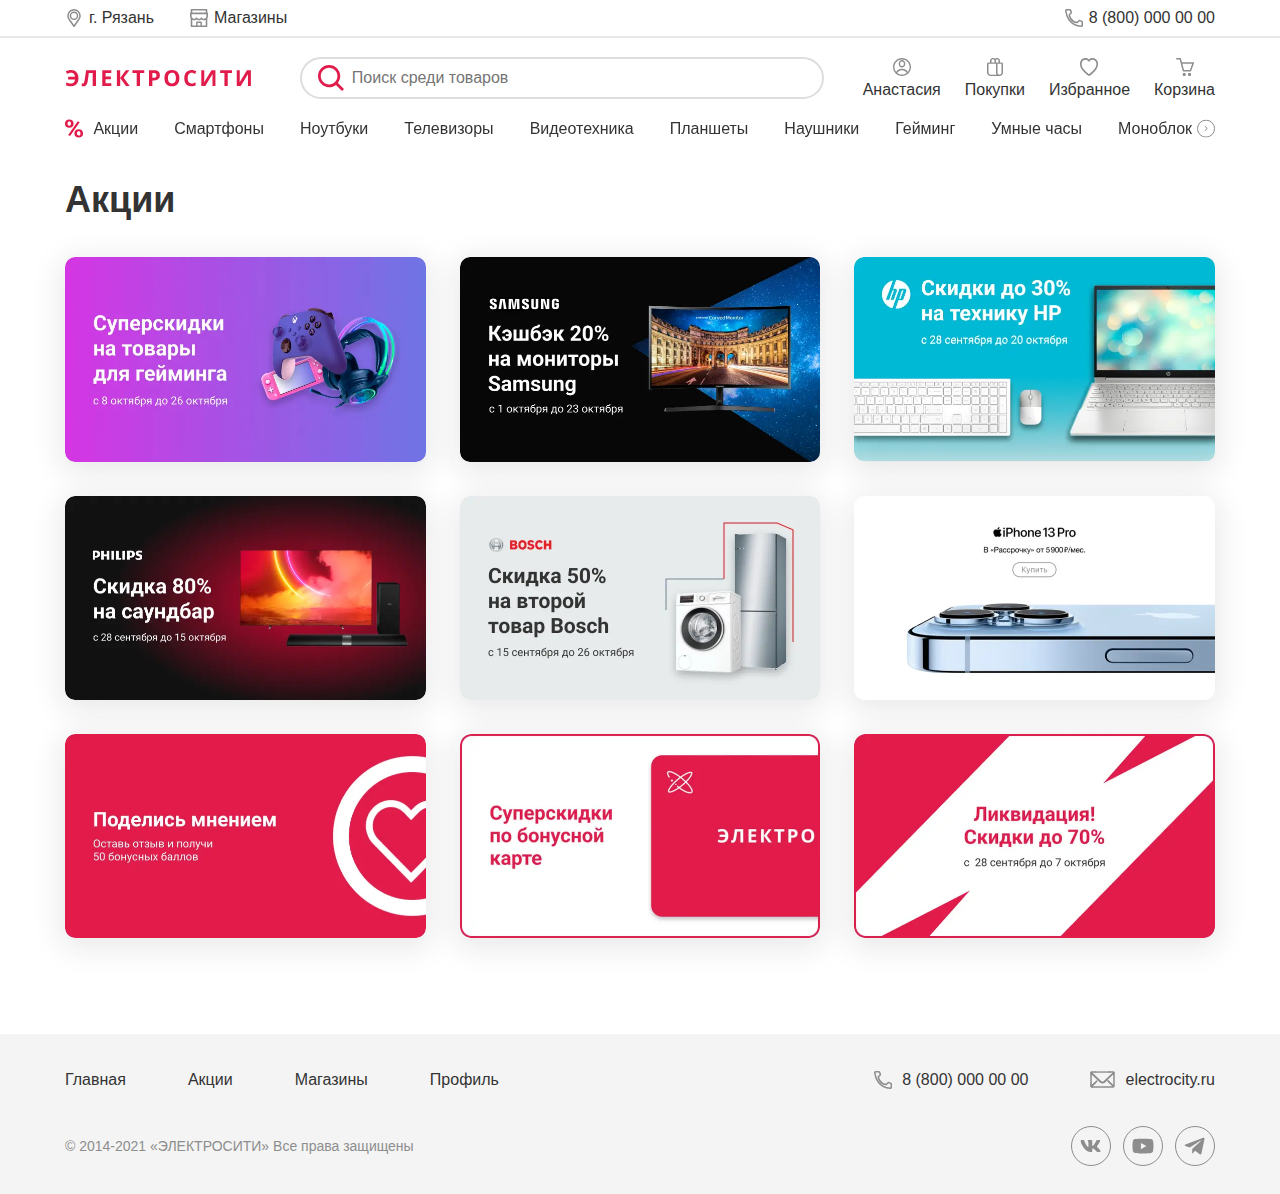
==== commit 4489a0a8: "commit" ====
--- a/index.html
+++ b/index.html
@@ -6,7 +6,7 @@
 	<meta charset="UTF-8">
 	<meta name="format-detection" content="telephone=no">
 	<!-- <style>body{opacity: 0;}</style> -->
-	<link rel="stylesheet" href="css/style.min.css?_v=20230116115530">
+	<link rel="stylesheet" href="css/style.min.css?_v=20230117105302">
 	<link rel="shortcut icon" href="favicon.ico">
 	<!-- <meta name="robots" content="noindex, nofollow"> -->
 	<meta name="viewport" content="width=device-width, initial-scale=1.0">
@@ -14,41 +14,29 @@
 
 <body>
 	<div class="wrapper">
-		<!--			<form class="header__select select">-->
-		<!--				<label class="select__value" for="select-city"></label>-->
-		<!--				<div class="select__body">-->
-		<!--					<select class="select__options" id="select-city" name="select-city">-->
-		<!--						<option class="select__option" value="ryazan" selected>г. Рязань</option>-->
-		<!--						<option class="select__option" value="astrahan">г. Астрахань</option>-->
-		<!--						<option class="select__option" value="voronezh">г. Воронеж</option>-->
-		<!--						<option class="select__option" value="kazan">г. Казань</option>-->
-		<!--						<option class="select__option" value="krasnoyarsk">г. Красноярск</option>-->
-		<!--						<option class="select__option" value="joshkar-ola">г. Йошкар-Ола</option>-->
-		<!--						<option class="select__option" value="novosibirsk">г. Новосибирск</option>-->
-		<!--						<option class="select__option" value="nizhnij novgorod">г. Нижний Новгород</option>-->
-		<!--						<option class="select__option" value="rostov">г. Ростов-на-Дону</option>-->
-		<!--						<option class="select__option" value="samara">г. Самара</option>-->
-		<!--						<option class="select__option" value="sankt-peterburg">г. Санкт-Петербург</option>-->
-		<!--						<option class="select__option" value="chelyabinsk">г. Челябинск</option>-->
-		<!--					</select>-->
-		<!--				</div>-->
-		<!--			</form>-->
 		<header class="header">
 			<div class="header__container">
 				<div class="header__top">
-					<a href="#" class="header__top-logo logo"><img src="img/logo.svg" alt="Электросити"></a>
+					<a href="index.html" class="header__top-logo logo"><img src="img/logo.svg" alt="Электросити"></a>
 					<div class="header__top-group top-group">
-						<a href="#" data-popup="#popup" class="top-group__city icon">
-							<svg class="icon__stroke" width="14" height="19" viewBox="0 0 14 19" fill="none" xmlns="http://www.w3.org/2000/svg">
-								<path d="M6.95076 17.7198C6.04931 16.3722 5.28636 15.2514 4.64015 14.3022C3.49365 12.618 2.7146 11.4736 2.18135 10.5592C1.77366 9.86011 1.5365 9.33832 1.39651 8.85084C1.25805 8.36867 1.20459 7.88504 1.20459 7.25C1.20459 3.91436 3.82088 1.25 7.00004 1.25C10.1792 1.25 12.7955 3.91436 12.7955 7.25C12.7955 7.88504 12.742 8.36867 12.6036 8.85084C12.4636 9.33832 12.2264 9.86011 11.8187 10.5592C11.2855 11.4736 10.5064 12.618 9.35994 14.3022C8.71381 15.2513 7.95099 16.3719 7.04969 17.7193C7.03874 17.7355 7.02946 17.7415 7.02407 17.7443C7.01735 17.7478 7.00915 17.75 7.00004 17.75C6.99093 17.75 6.98274 17.7478 6.97601 17.7443C6.97057 17.7415 6.96116 17.7353 6.95008 17.7188L6.32736 18.1368L6.95076 17.7198ZM7.00004 10.8125C8.94208 10.8125 10.4773 9.1956 10.4773 7.25C10.4773 5.3044 8.94208 3.6875 7.00004 3.6875C5.05801 3.6875 3.52277 5.3044 3.52277 7.25C3.52277 9.1956 5.05801 10.8125 7.00004 10.8125Z" stroke="#8D8D8D" stroke-width="1.5" />
+
+						<a href="#" data-popup="#popup-city" class="top-group__city icon">
+							<svg class="icon__stroke" width="18" height="24" viewBox="0 0 18 24" fill="none" xmlns="http://www.w3.org/2000/svg">
+								<path d="M8.89822 22.948C7.65863 21.1509 6.60954 19.6565 5.72099 18.3908C4.14464 16.1454 3.07355 14.6197 2.34043 13.4006C1.77986 12.4685 1.45456 11.7741 1.26279 11.1265C1.07329 10.4866 1 9.84469 1 9C1 4.58171 4.58171 1 9 1C13.4183 1 17 4.58171 17 9C17 9.84469 16.9267 10.4866 16.7372 11.1265C16.5454 11.7741 16.2201 12.4685 15.6596 13.4006C14.9264 14.6197 13.8554 16.1454 12.279 18.3908C11.3906 19.6563 10.3418 21.1504 9.1025 22.9469C9.05311 23.0178 8.94649 23.0177 8.89729 22.9466L8.07513 23.5157L8.89822 22.948ZM9 13.75C11.6234 13.75 13.75 11.6234 13.75 9C13.75 6.37663 11.6234 4.25 9 4.25C6.37664 4.25 4.25 6.37663 4.25 9C4.25 11.6234 6.37664 13.75 9 13.75Z" stroke="#8D8D8D" stroke-width="2" />
 							</svg>
 							<span class="top-group__text icon">г. Рязань</span></a>
 
-						<a href="#" data-popup="#popup" class="top-group__shop icon">
-							<svg class="icon__fill" width="18" height="19" viewBox="0 0 18 19" fill="none" xmlns="http://www.w3.org/2000/svg">
-								<path class="icon__shop" d="M17.325 4.10225V1.22C17.325 0.82175 17.0033 0.5 16.605 0.5H1.39501C0.996763 0.5 0.675013 0.82175 0.675013 1.22V4.10225C0.299264 4.12475 1.39408e-05 4.4375 1.39408e-05 4.82V7.78325C-0.00142697 8.32785 0.108845 8.86696 0.324014 9.36725C0.420764 9.59675 0.540013 9.81275 0.675013 10.0175V17.78C0.675013 18.176 0.996763 18.5 1.39501 18.5H16.605C17.0033 18.5 17.325 18.1783 17.325 17.78V10.0175C17.4621 9.81223 17.5796 9.59452 17.676 9.36725C17.8897 8.8655 18 8.33225 18 7.78325V4.82C18 4.4375 17.7008 4.12475 17.325 4.10225ZM2.29501 2.12H15.705V4.1H2.29501V2.12ZM10.44 16.8822H7.56001V14.54H10.44V16.8822ZM15.705 16.8822H11.88V13.82C11.88 13.4218 11.5583 13.1 11.16 13.1H6.84001C6.44176 13.1 6.12001 13.4218 6.12001 13.82V16.8822H2.29501V11.4328C2.36026 11.4643 2.42776 11.4958 2.49751 11.5228C2.99926 11.7343 3.53251 11.84 4.08151 11.84C4.63051 11.84 5.16151 11.7343 5.66551 11.5228C5.97601 11.3923 6.26851 11.2257 6.53626 11.0255C6.54076 11.0233 6.54526 11.0233 6.54976 11.0255C6.81834 11.2266 7.11082 11.3936 7.42051 11.5228C7.92226 11.7343 8.45551 11.84 9.00451 11.84C9.55351 11.84 10.0845 11.7343 10.5885 11.5228C10.899 11.3923 11.1915 11.2257 11.4593 11.0255C11.4638 11.0233 11.4683 11.0233 11.4728 11.0255C11.7413 11.2266 12.0338 11.3936 12.3435 11.5228C12.8453 11.7343 13.3785 11.84 13.9275 11.84C14.4765 11.84 15.0075 11.7343 15.5115 11.5228C15.579 11.4935 15.6465 11.4643 15.714 11.4328V16.8822H15.705ZM16.38 7.78325C16.38 9.12875 15.2775 10.22 13.9208 10.22C13.0028 10.22 12.2018 9.72275 11.7788 8.98475C11.7135 8.87225 11.5965 8.8025 11.466 8.8025H11.4525C11.3243 8.8025 11.205 8.87225 11.1398 8.98475C10.9239 9.36121 10.6122 9.67381 10.2364 9.89077C9.86054 10.1077 9.43396 10.2213 9.00001 10.22C8.08426 10.22 7.28551 9.725 6.86251 8.98925C6.79501 8.8745 6.67351 8.8025 6.54076 8.8025C6.40801 8.8025 6.28426 8.8745 6.21901 8.98925C6.00188 9.36427 5.6898 9.67548 5.31416 9.89154C4.93853 10.1076 4.5126 10.2209 4.07926 10.22C2.72251 10.22 1.62001 9.12875 1.62001 7.78325V5.73125C1.62001 5.7245 1.62451 5.72 1.63126 5.72H16.3688C16.3755 5.72 16.38 5.7245 16.38 5.73125V7.78325Z" fill="#8D8D8D" />
+						<a href="#" class="top-group__shop icon">
+							<svg class="icon__fill" width="24" height="24" viewBox="0 0 24 24" fill="none" xmlns="http://www.w3.org/2000/svg">
+								<path d="M23.1 4.803V0.96C23.1 0.429 22.671 0 22.14 0H1.86002C1.32902 0 0.900018 0.429 0.900018 0.96V4.803C0.399018 4.833 1.85878e-05 5.25 1.85878e-05 5.76V9.711C-0.00190263 10.4371 0.145127 11.1559 0.432018 11.823C0.561018 12.129 0.720018 12.417 0.900018 12.69V23.04C0.900018 23.568 1.32902 24 1.86002 24H22.14C22.671 24 23.1 23.571 23.1 23.04V12.69C23.2828 12.4163 23.4395 12.126 23.568 11.823C23.853 11.154 24 10.443 24 9.711V5.76C24 5.25 23.601 4.833 23.1 4.803ZM3.06002 2.16H20.94V4.8H3.06002V2.16ZM13.92 21.843H10.08V18.72H13.92V21.843ZM20.94 21.843H15.84V17.76C15.84 17.229 15.411 16.8 14.88 16.8H9.12001C8.58901 16.8 8.16001 17.229 8.16001 17.76V21.843H3.06002V14.577C3.14702 14.619 3.23702 14.661 3.33002 14.697C3.99902 14.979 4.71001 15.12 5.44201 15.12C6.17401 15.12 6.88201 14.979 7.55401 14.697C7.96801 14.523 8.35801 14.301 8.71501 14.034C8.72101 14.031 8.72701 14.031 8.73301 14.034C9.09112 14.3021 9.4811 14.5248 9.89401 14.697C10.563 14.979 11.274 15.12 12.006 15.12C12.738 15.12 13.446 14.979 14.118 14.697C14.532 14.523 14.922 14.301 15.279 14.034C15.285 14.031 15.291 14.031 15.297 14.034C15.6551 14.3021 16.0451 14.5248 16.458 14.697C17.127 14.979 17.838 15.12 18.57 15.12C19.302 15.12 20.01 14.979 20.682 14.697C20.772 14.658 20.862 14.619 20.952 14.577V21.843H20.94ZM21.84 9.711C21.84 11.505 20.37 12.96 18.561 12.96C17.337 12.96 16.269 12.297 15.705 11.313C15.618 11.163 15.462 11.07 15.288 11.07H15.27C15.099 11.07 14.94 11.163 14.853 11.313C14.5652 11.8149 14.1496 12.2317 13.6485 12.521C13.1474 12.8103 12.5786 12.9618 12 12.96C10.779 12.96 9.71401 12.3 9.15001 11.319C9.06001 11.166 8.89801 11.07 8.72101 11.07C8.54401 11.07 8.37901 11.166 8.29201 11.319C8.00251 11.819 7.5864 12.234 7.08555 12.522C6.5847 12.8101 6.0168 12.9612 5.43901 12.96C3.63002 12.96 2.16002 11.505 2.16002 9.711V6.975C2.16002 6.966 2.16602 6.96 2.17502 6.96H21.825C21.834 6.96 21.84 6.966 21.84 6.975V9.711Z" fill="#8D8D8D" />
 							</svg>
 							<span class="top-group__text">Магазины</span></a>
+
+						<a href="#" data-popup="#popup" class="top-group__bag icon">
+							<svg class="icon__fill" width="22" height="24" viewBox="0 0 22 24" fill="none" xmlns="http://www.w3.org/2000/svg">
+								<path d="M4.33325 5.99994V3.59993C4.33327 2.90498 4.55678 2.22489 4.9768 1.64176C5.39683 1.05862 5.99541 0.597355 6.7003 0.313651C7.40519 0.029947 8.18625 -0.0640731 8.9492 0.04294C9.71215 0.149953 10.4244 0.453425 10.9999 0.916724C11.5755 0.453425 12.2877 0.149953 13.0506 0.04294C13.8136 -0.0640731 14.5947 0.029947 15.2995 0.313651C16.0044 0.597355 16.603 1.05862 17.023 1.64176C17.4431 2.22489 17.6666 2.90498 17.6666 3.59993V5.99994H19.6666C20.197 5.99994 20.7057 6.18958 21.0808 6.52715C21.4559 6.86472 21.6666 7.32256 21.6666 7.79995V19.806C21.6666 20.9183 21.1756 21.9851 20.3017 22.7716C19.4278 23.5581 18.2425 24 17.0066 24H5.66659C4.2521 24 2.89554 23.4943 1.89535 22.5941C0.895155 21.6939 0.333252 20.473 0.333252 19.2V7.79995C0.333252 7.32256 0.543965 6.86472 0.919038 6.52715C1.29411 6.18958 1.80282 5.99994 2.33325 5.99994H4.33325ZM13.1799 22.2C12.636 21.4978 12.3451 20.662 12.3466 19.806V7.79995H2.33325V19.2C2.33325 19.594 2.41947 19.9841 2.58699 20.348C2.7545 20.712 3.00003 21.0427 3.30956 21.3213C3.61909 21.5999 3.98656 21.8209 4.39097 21.9716C4.79539 22.1224 5.22885 22.2 5.66659 22.2H13.1799ZM10.3333 5.99994V3.59993C10.3333 3.12254 10.1225 2.6647 9.74747 2.32714C9.37239 1.98957 8.86369 1.79993 8.33325 1.79993C7.80282 1.79993 7.29411 1.98957 6.91904 2.32714C6.54397 2.6647 6.33325 3.12254 6.33325 3.59993V5.99994H10.3333ZM12.3333 5.99994H15.6666V3.59993C15.6666 3.22941 15.5396 2.86791 15.3029 2.56477C15.0662 2.26162 14.7313 2.03161 14.3439 1.90613C13.9566 1.78064 13.5356 1.7658 13.1385 1.86363C12.7415 1.96145 12.3876 2.16718 12.1253 2.45273C12.2599 2.81273 12.3333 3.19913 12.3333 3.59993V5.99994ZM14.3466 19.806C14.3466 20.4409 14.6268 21.0498 15.1257 21.4988C15.6245 21.9478 16.3011 22.2 17.0066 22.2C17.7121 22.2 18.3886 21.9478 18.8875 21.4988C19.3863 21.0498 19.6666 20.4409 19.6666 19.806V7.79995H14.3466V19.806Z" fill="#8D8D8D" />
+							</svg>
+						</a>
 					</div>
 					<a class="header__tel tel icon" href="tel:+78000000000">
 						<svg class="icon__stroke" width="18" height="18" viewBox="0 0 18 18" fill="none" xmlns="http://www.w3.org/2000/svg">
@@ -56,45 +44,58 @@
 						</svg>
 						<span>8 (800) 000 00 00</span></a>
 				</div>
-
 				<div class="header__bottom">
-					<a href="#" class="header__bottom-logo logo"><img src="img/logo.svg" alt="Электросити"></a>
+					<a href="index.html" class="header__bottom-logo logo"><img src="img/logo.svg" alt="Электросити"></a>
 					<button type="button" class="header__bottom__menu icon-menu"><span></span></button>
 					<form class="header__search search">
 						<label for="search__input"></label>
 						<button class="search__btn"><img src="img/icons/search.svg" alt="Search icon"></button>
 						<input class="search__input" type="search" id="search__input" name="search__input" placeholder="Поиск среди товаров">
 					</form>
-
 					<div class="header__items">
-						<a href="#" class="header__item icon">
-							<svg class="icon__fill" width="18" height="18" viewBox="0 0 18 18" fill="none" xmlns="http://www.w3.org/2000/svg">
-								<path d="M10.621 5.31805C10.621 4.32172 9.72971 3.53878 8.69158 3.72584L8.68824 3.72644L8.68824 3.72643C8.38136 3.78047 8.05168 3.98757 7.78716 4.33061C7.52287 4.67335 7.37871 5.08268 7.37871 5.43843V6.18898C7.37871 6.54257 7.52312 6.94976 7.78873 7.29273C8.05433 7.6357 8.38585 7.84504 8.69302 7.90183C9.73054 8.0879 10.621 7.30523 10.621 6.30936V5.31805ZM8.38921 2.03843C10.4942 1.66013 12.3352 3.27019 12.3352 5.31805V6.30936C12.3352 8.35774 10.4933 9.9681 8.38759 9.58869L8.38485 9.58819C7.57363 9.4393 6.8967 8.94067 6.43336 8.34238C5.96965 7.74361 5.66443 6.9754 5.66443 6.18898V5.43843C5.66443 4.65417 5.96636 3.88456 6.42961 3.28379C6.89232 2.68374 7.57102 2.18304 8.38921 2.03843Z" fill="#8D8D8D" />
-								<path d="M9 1.71429C4.97621 1.71429 1.71429 4.97621 1.71429 9C1.71429 13.0238 4.97621 16.2857 9 16.2857C13.0238 16.2857 16.2857 13.0238 16.2857 9C16.2857 4.97621 13.0238 1.71429 9 1.71429ZM0 9C0 4.02944 4.02944 0 9 0C13.9706 0 18 4.02944 18 9C18 13.9706 13.9706 18 9 18C4.02944 18 0 13.9706 0 9Z" fill="#8D8D8D" />
-								<path d="M8.99985 12.3353C6.82801 12.3353 4.99613 13.5832 4.23181 15.3029C4.03955 15.7355 3.53301 15.9303 3.10042 15.738C2.66784 15.5458 2.47302 15.0392 2.66528 14.6066C3.71362 12.2479 6.17268 10.621 8.99985 10.621C11.827 10.621 14.2861 12.2479 15.3344 14.6066C15.5267 15.0392 15.3319 15.5458 14.8993 15.738C14.4667 15.9303 13.9601 15.7355 13.7679 15.3029C13.0036 13.5832 11.1717 12.3353 8.99985 12.3353Z" fill="#8D8D8D" />
+						<a href="#" class="header__item header__item-home icon">
+							<svg class="icon__fill" width="20" height="24" viewBox="0 0 20 24" fill="none" xmlns="http://www.w3.org/2000/svg">
+								<path d="M2.22222 24H17.7778C18.3671 24 18.9324 23.7472 19.3491 23.2971C19.7659 22.847 20 22.2366 20 21.6001V10.8005C20.0008 10.6426 19.9728 10.4861 19.9175 10.3399C19.8622 10.1937 19.7807 10.0607 19.6778 9.94856L10.7889 0.348937C10.5807 0.125445 10.2991 0 10.0055 0C9.71201 0 9.43039 0.125445 9.22221 0.348937L0.333333 9.94856C0.228346 10.0597 0.144824 10.1922 0.0876058 10.3385C0.0303874 10.4847 0.000610277 10.6418 0 10.8005V21.6001C0 22.2366 0.234126 22.847 0.650873 23.2971C1.06762 23.7472 1.63285 24 2.22222 24ZM7.77777 21.6001V15.6003H12.2222V21.6001H7.77777ZM2.22222 11.2925L9.99999 2.89284L17.7778 11.2925V21.6001H14.4444V15.6003C14.4444 14.9638 14.2103 14.3534 13.7936 13.9033C13.3768 13.4533 12.8116 13.2004 12.2222 13.2004H7.77777C7.1884 13.2004 6.62317 13.4533 6.20642 13.9033C5.78968 14.3534 5.55555 14.9638 5.55555 15.6003V21.6001H2.22222V11.2925Z" fill="#E11C4B" />
+							</svg>
+							<span class="header__item-desc">Главная</span>
+						</a>
+
+						<a href="#" class="header__item header__item-search icon">
+							<svg class="icon__fill" width="24" height="24" viewBox="0 0 24 24" fill="none" xmlns="http://www.w3.org/2000/svg">
+								<path d="M10.2635 20.526C12.5407 20.5255 14.7523 19.7632 16.5461 18.3605L22.1859 24L24 22.186L18.3602 16.5465C19.7637 14.7526 20.5265 12.5407 20.5271 10.263C20.5271 4.60423 15.9226 0 10.2635 0C4.60448 0 0 4.60423 0 10.263C0 15.9217 4.60448 20.526 10.2635 20.526ZM10.2635 2.56575C14.5088 2.56575 17.9612 6.01796 17.9612 10.263C17.9612 14.508 14.5088 17.9602 10.2635 17.9602C6.01828 17.9602 2.56588 14.508 2.56588 10.263C2.56588 6.01796 6.01828 2.56575 10.2635 2.56575Z" fill="#8D8D8D" />
+							</svg>
+							<span class="header__item-desc">Поиск</span>
+						</a>
+
+						<a href="#" class="header__item header__item-user icon">
+							<svg class="icon__fill" width="24" height="24" viewBox="0 0 24 24" fill="none" xmlns="http://www.w3.org/2000/svg">
+								<path d="M14.448 6.99126C14.448 5.48685 13.101 4.30455 11.5375 4.58626L11.5339 4.58691L11.5339 4.5869C11.0439 4.67319 10.5459 4.99656 10.1579 5.49968C9.77018 6.00248 9.55172 6.61035 9.55172 7.155V8.17601C9.55172 8.71833 9.77095 9.3234 10.1603 9.8262C10.5497 10.329 11.0497 10.6548 11.539 10.745C13.1018 11.0257 14.448 9.84367 14.448 8.33975V6.99126ZM11.2119 2.76905C13.9243 2.2814 16.2942 4.35444 16.2942 6.99126V8.33975C16.2942 10.9771 13.9233 13.0505 11.2101 12.5616L11.2072 12.5611C10.175 12.3717 9.30303 11.7343 8.7007 10.9566C8.09798 10.1783 7.70557 9.18445 7.70557 8.17601V7.155C7.70557 6.14889 8.09393 5.15301 8.69591 4.37234C9.2973 3.59244 10.1712 2.95288 11.2119 2.76905Z" fill="#8D8D8D" />
+								<path d="M12 1.84615C6.39219 1.84615 1.84615 6.39219 1.84615 12C1.84615 17.6078 6.39219 22.1538 12 22.1538C17.6078 22.1538 22.1538 17.6078 22.1538 12C22.1538 6.39219 17.6078 1.84615 12 1.84615ZM0 12C0 5.37258 5.37258 0 12 0C18.6274 0 24 5.37258 24 12C24 18.6274 18.6274 24 12 24C5.37258 24 0 18.6274 0 12Z" fill="#8D8D8D" />
+								<path d="M11.9998 16.294C8.95252 16.294 6.3717 18.0453 5.29173 20.4752C5.08468 20.9411 4.53917 21.1509 4.07331 20.9438C3.60745 20.7368 3.39764 20.1913 3.60469 19.7254C4.99054 16.6073 8.24678 14.4479 11.9998 14.4479C15.7528 14.4479 19.009 16.6073 20.3949 19.7254C20.6019 20.1913 20.3921 20.7368 19.9263 20.9438C19.4604 21.1509 18.9149 20.9411 18.7078 20.4752C17.6279 18.0453 15.047 16.294 11.9998 16.294Z" fill="#8D8D8D" />
 							</svg>
 							<span class="header__item-desc">Анастасия</span>
 						</a>
 
-						<a href="#" class="header__item icon">
-							<svg class="icon__fill" width="16" height="18" viewBox="0 0 16 18" fill="none" xmlns="http://www.w3.org/2000/svg">
-								<path d="M3 4.49996V2.69995C3.00001 2.17874 3.16765 1.66867 3.48266 1.23132C3.79768 0.793962 4.24662 0.448017 4.77529 0.235238C5.30395 0.0224602 5.88975 -0.0480548 6.46196 0.032205C7.03418 0.112465 7.56835 0.340069 8 0.687543C8.43165 0.340069 8.96582 0.112465 9.53804 0.032205C10.1103 -0.0480548 10.696 0.0224602 11.2247 0.235238C11.7534 0.448017 12.2023 0.793962 12.5173 1.23132C12.8324 1.66867 13 2.17874 13 2.69995V4.49996H14.5C14.8978 4.49996 15.2794 4.64219 15.5607 4.89536C15.842 5.14854 16 5.49192 16 5.84996V14.8545C16 15.6887 15.6318 16.4888 14.9763 17.0787C14.3209 17.6686 13.4319 18 12.505 18H4C2.93913 18 1.92172 17.6207 1.17157 16.9456C0.421427 16.2704 0 15.3548 0 14.4V5.84996C0 5.49192 0.158035 5.14854 0.43934 4.89536C0.720644 4.64219 1.10218 4.49996 1.5 4.49996H3ZM9.635 16.65C9.22706 16.1233 9.00887 15.4965 9.01 14.8545V5.84996H1.5V14.4C1.5 14.6955 1.56466 14.988 1.6903 15.261C1.81594 15.534 2.00009 15.7821 2.23223 15.991C2.46438 16.1999 2.73998 16.3657 3.04329 16.4787C3.34661 16.5918 3.6717 16.65 4 16.65H9.635ZM7.5 4.49996V2.69995C7.5 2.34191 7.34196 1.99853 7.06066 1.74535C6.77936 1.49218 6.39782 1.34994 6 1.34994C5.60218 1.34994 5.22064 1.49218 4.93934 1.74535C4.65804 1.99853 4.5 2.34191 4.5 2.69995V4.49996H7.5ZM9 4.49996H11.5V2.69995C11.5 2.42206 11.4048 2.15093 11.2272 1.92357C11.0497 1.69622 10.7985 1.52371 10.508 1.42959C10.2175 1.33548 9.90177 1.32435 9.60396 1.39772C9.30615 1.47109 9.04076 1.62539 8.844 1.83955C8.945 2.10955 9 2.39935 9 2.69995V4.49996ZM10.51 14.8545C10.51 15.3307 10.7202 15.7874 11.0943 16.1241C11.4685 16.4608 11.9759 16.65 12.505 16.65C13.0341 16.65 13.5415 16.4608 13.9157 16.1241C14.2898 15.7874 14.5 15.3307 14.5 14.8545V5.84996H10.51V14.8545Z" fill="#8D8D8D" />
+						<a href="#" class="header__item header__item-shop icon">
+							<svg class="icon__fill" width="24" height="24" viewBox="0 0 24 24" fill="none" xmlns="http://www.w3.org/2000/svg">
+								<rect width="24" height="24" fill="white" />
+								<path d="M5.33337 5.99994V3.59993C5.33339 2.90498 5.5569 2.22489 5.97693 1.64176C6.39695 1.05862 6.99553 0.597355 7.70042 0.313651C8.40531 0.029947 9.18637 -0.0640731 9.94932 0.04294C10.7123 0.149953 11.4245 0.453425 12 0.916724C12.5756 0.453425 13.2878 0.149953 14.0508 0.04294C14.8137 -0.0640731 15.5948 0.029947 16.2997 0.313651C17.0045 0.597355 17.6031 1.05862 18.0232 1.64176C18.4432 2.22489 18.6667 2.90498 18.6667 3.59993V5.99994H20.6667C21.1971 5.99994 21.7058 6.18958 22.0809 6.52715C22.456 6.86472 22.6667 7.32256 22.6667 7.79995V19.806C22.6667 20.9183 22.1757 21.9851 21.3018 22.7716C20.4279 23.5581 19.2426 24 18.0067 24H6.66671C5.25222 24 3.89566 23.4943 2.89547 22.5941C1.89528 21.6939 1.33337 20.473 1.33337 19.2V7.79995C1.33337 7.32256 1.54409 6.86472 1.91916 6.52715C2.29423 6.18958 2.80294 5.99994 3.33337 5.99994H5.33337ZM14.18 22.2C13.6361 21.4978 13.3452 20.662 13.3467 19.806V7.79995H3.33337V19.2C3.33337 19.594 3.41959 19.9841 3.58711 20.348C3.75462 20.712 4.00016 21.0427 4.30968 21.3213C4.61921 21.5999 4.98668 21.8209 5.3911 21.9716C5.79552 22.1224 6.22897 22.2 6.66671 22.2H14.18ZM11.3334 5.99994V3.59993C11.3334 3.12254 11.1227 2.6647 10.7476 2.32714C10.3725 1.98957 9.86381 1.79993 9.33337 1.79993C8.80294 1.79993 8.29423 1.98957 7.91916 2.32714C7.54409 2.6647 7.33337 3.12254 7.33337 3.59993V5.99994H11.3334ZM13.3334 5.99994H16.6667V3.59993C16.6667 3.22941 16.5397 2.86791 16.303 2.56477C16.0663 2.26162 15.7314 2.03161 15.344 1.90613C14.9567 1.78064 14.5357 1.7658 14.1387 1.86363C13.7416 1.96145 13.3877 2.16718 13.1254 2.45273C13.26 2.81273 13.3334 3.19913 13.3334 3.59993V5.99994ZM15.3467 19.806C15.3467 20.4409 15.627 21.0498 16.1258 21.4988C16.6247 21.9478 17.3012 22.2 18.0067 22.2C18.7122 22.2 19.3888 21.9478 19.8876 21.4988C20.3865 21.0498 20.6667 20.4409 20.6667 19.806V7.79995H15.3467V19.806Z" fill="#8D8D8D" />
 							</svg>
 							<span class="header__item-desc">Покупки</span>
 						</a>
 
-						<a href="#" class="header__item icon">
-							<svg class="icon__fill" width="19" height="18" viewBox="0 0 19 18" fill="none" xmlns="http://www.w3.org/2000/svg">
-								<path d="M12.9873 0.000335199C12.2626 0.00841138 11.5192 0.161729 10.7919 0.476213L10.7589 0.49139L10.7259 0.509817C10.2649 0.76416 9.84468 1.08233 9.47114 1.45939C7.46079 -0.424241 4.26023 -0.560951 2.07059 1.57755L2.04857 1.59922L2.02856 1.62199C0.107714 3.79551 0.152699 7.14283 1.3041 9.78769L1.3141 9.8083L1.32411 9.82998C2.68017 12.5503 5.21235 14.8618 7.51992 16.7621L7.52592 16.7675L7.53092 16.7719C7.67937 16.8898 7.93464 17.1335 8.22935 17.3735C8.52404 17.6134 8.85693 17.8764 9.34403 17.9773L9.45309 18L9.56316 17.9902C10.0744 17.9425 10.2749 17.738 10.6108 17.509C10.9467 17.2799 11.3185 16.9892 11.7005 16.671C12.4535 16.0439 13.2327 15.321 13.7458 14.8055C13.7524 14.7988 13.7632 14.7893 13.7698 14.7827C13.7708 14.7817 13.7717 14.7804 13.7728 14.7795C14.8535 13.7804 15.9241 12.6286 16.8317 11.2739C16.8319 11.2735 16.8324 11.2732 16.8326 11.2728C16.8343 11.2703 16.8359 11.2677 16.8376 11.2652C18.277 9.16583 18.9752 6.33669 18.1424 3.54935L18.1274 3.49948L18.1074 3.45286C17.1725 1.26313 15.1615 -0.0238608 12.9873 0.000335199ZM13.0133 1.71522C14.5798 1.67618 15.9529 2.58488 16.6345 4.13901C17.2644 6.31482 16.7199 8.53168 15.5469 10.2386L15.5439 10.243L15.5409 10.2473C14.7237 11.469 13.734 12.5384 12.7081 13.4841L12.6951 13.4971L12.6821 13.5101C12.2202 13.976 11.4382 14.7016 10.7239 15.2966C10.3667 15.594 10.0243 15.8599 9.75831 16.0413C9.65829 16.1095 9.56319 16.156 9.48513 16.1919C9.4031 16.1434 9.29898 16.075 9.19097 15.9871C8.97347 15.81 8.74187 15.5839 8.48952 15.3822C8.48559 15.3789 8.48145 15.3757 8.47752 15.3724C6.23811 13.5272 3.87927 11.2866 2.74499 9.02782C1.82412 6.8966 1.86431 4.34571 3.16524 2.84689C4.93413 1.14306 7.56209 1.51347 8.87274 3.26206L9.51114 4.113L10.1285 3.24472C10.4838 2.74547 10.9077 2.36381 11.4223 2.07401C11.9618 1.84572 12.4977 1.72805 13.0133 1.71522Z" fill="#8D8D8D" />
+						<a href="#" class="header__item header__item-heart icon">
+							<svg class="icon__fill" width="24" height="24" viewBox="0 0 24 24" fill="none" xmlns="http://www.w3.org/2000/svg">
+								<path d="M16.6497 0.000446932C15.6834 0.0112152 14.6923 0.215639 13.7226 0.63495L13.6786 0.655187L13.6345 0.679756C13.0198 1.01888 12.4596 1.44311 11.9615 1.94586C9.28106 -0.565655 5.01364 -0.747935 2.09411 2.1034L2.06475 2.1323L2.03807 2.16265C-0.523048 5.06068 -0.463068 9.52378 1.07213 13.0503L1.08547 13.0777L1.09881 13.1066C2.90689 16.7338 6.28314 19.8157 9.3599 22.3495L9.3679 22.3567L9.37456 22.3625C9.5725 22.5197 9.91286 22.8447 10.3058 23.1646C10.6987 23.4846 11.1426 23.8352 11.792 23.9697L11.9375 24L12.0842 23.987C12.7659 23.9233 13.0333 23.6507 13.4811 23.3453C13.9289 23.0399 14.4246 22.6523 14.934 22.2281C15.938 21.3918 16.9769 20.428 17.661 19.7407C17.6698 19.7318 17.6843 19.7191 17.693 19.7103C17.6944 19.709 17.6956 19.7073 17.697 19.706C19.1381 18.3739 20.5655 16.8382 21.7755 15.0318C21.7759 15.0313 21.7765 15.0309 21.7768 15.0304C21.7791 15.0271 21.7812 15.0236 21.7835 15.0203C23.7026 12.2211 24.6336 8.44893 23.5233 4.73247L23.5032 4.66598L23.4766 4.60382C22.2299 1.68417 19.5487 -0.0318145 16.6497 0.000446932ZM16.6844 2.28695C18.7731 2.23491 20.6039 3.4465 21.5127 5.51868C22.3525 8.41976 21.6266 11.3756 20.0625 13.6515L20.0585 13.6573L20.0545 13.6631C18.9649 15.292 17.6453 16.7178 16.2775 17.9788L16.2602 17.9962L16.2428 18.0135C15.6269 18.6346 14.5843 19.6022 13.6319 20.3954C13.1556 20.792 12.6991 21.1465 12.3444 21.3883C12.2111 21.4793 12.0843 21.5413 11.9802 21.5892C11.8708 21.5245 11.732 21.4333 11.588 21.3161C11.298 21.08 10.9892 20.7786 10.6527 20.5096C10.6475 20.5053 10.6419 20.5009 10.6367 20.4966C7.65082 18.0363 4.5057 15.0488 2.99331 12.0371C1.76549 9.19547 1.81907 5.79428 3.55365 3.79585C5.91218 1.52408 9.41612 2.01797 11.1637 4.34941L12.0149 5.484L12.838 4.32629C13.3117 3.66063 13.8769 3.15175 14.5631 2.76535C15.2824 2.46096 15.997 2.30407 16.6844 2.28695Z" fill="#8D8D8D" />
 							</svg>
 							<span class="header__item-desc">Избранное</span>
 						</a>
 
-						<a href="#" class="header__item icon">
-							<svg class="icon__fill" width="18" height="18" viewBox="0 0 18 18" fill="none" xmlns="http://www.w3.org/2000/svg">
-								<path d="M13.5268 15C12.713 15 12.0536 15.6714 12.0536 16.5C12.0536 17.3286 12.713 18 13.5268 18C14.3406 18 15 17.3286 15 16.5C15 15.6714 14.3406 15 13.5268 15ZM8.22321 15C7.40941 15 6.75 15.6714 6.75 16.5C6.75 17.3286 7.40941 18 8.22321 18C9.03702 18 9.69643 17.3286 9.69643 16.5C9.69643 15.6714 9.03702 15 8.22321 15Z" fill="#8D8D8D" />
-								<path d="M13.5268 15.75C13.1399 15.75 12.8036 16.0728 12.8036 16.5C12.8036 16.9272 13.1399 17.25 13.5268 17.25C13.9137 17.25 14.25 16.9272 14.25 16.5C14.25 16.0728 13.9137 15.75 13.5268 15.75ZM8.22321 15.75C7.83631 15.75 7.5 16.0728 7.5 16.5C7.5 16.9272 7.83631 17.25 8.22321 17.25C8.61012 17.25 8.94643 16.9272 8.94643 16.5C8.94643 16.0728 8.61012 15.75 8.22321 15.75ZM12.0536 16.5C12.0536 15.6714 12.713 15 13.5268 15C14.3406 15 15 15.6714 15 16.5C15 17.3286 14.3406 18 13.5268 18C12.713 18 12.0536 17.3286 12.0536 16.5ZM6.75 16.5C6.75 15.6714 7.40941 15 8.22321 15C9.03702 15 9.69643 15.6714 9.69643 16.5C9.69643 17.3286 9.03702 18 8.22321 18C7.40941 18 6.75 17.3286 6.75 16.5Z" fill="#8D8D8D" />
-								<path d="M0 0.75C0 0.335786 0.335786 0 0.75 0H4.26064C4.60094 0 4.89859 0.229112 4.98567 0.55808L5.95308 4.21276H17.25C17.4947 4.21276 17.7239 4.3321 17.8643 4.53249C18.0047 4.73288 18.0385 4.98914 17.9548 5.21907L15.1463 12.9425C15.0386 13.2389 14.7569 13.4362 14.4415 13.4362H7.42021C7.07991 13.4362 6.78226 13.2071 6.69518 12.8781L3.68334 1.5H0.75C0.335786 1.5 0 1.16421 0 0.75ZM6.35014 5.71276L7.99751 11.9362H13.9162L16.1792 5.71276H6.35014Z" fill="#8D8D8D" />
+						<a href="#" class="header__item header__item-cart icon">
+							<svg class="icon__fill" width="24" height="24" viewBox="0 0 24 24" fill="none" xmlns="http://www.w3.org/2000/svg">
+								<path d="M18.0357 20C16.9506 20 16.0714 20.8952 16.0714 22C16.0714 23.1048 16.9506 24 18.0357 24C19.1208 24 20 23.1048 20 22C20 20.8952 19.1208 20 18.0357 20ZM10.9643 20C9.87921 20 9 20.8952 9 22C9 23.1048 9.87921 24 10.9643 24C12.0494 24 12.9286 23.1048 12.9286 22C12.9286 20.8952 12.0494 20 10.9643 20Z" fill="#8D8D8D" />
+								<path d="M18.0357 21C17.5198 21 17.0714 21.4304 17.0714 22C17.0714 22.5696 17.5198 23 18.0357 23C18.5516 23 19 22.5696 19 22C19 21.4304 18.5516 21 18.0357 21ZM10.9643 21C10.4484 21 10 21.4304 10 22C10 22.5696 10.4484 23 10.9643 23C11.4802 23 11.9286 22.5696 11.9286 22C11.9286 21.4304 11.4802 21 10.9643 21ZM16.0714 22C16.0714 20.8952 16.9506 20 18.0357 20C19.1208 20 20 20.8952 20 22C20 23.1048 19.1208 24 18.0357 24C16.9506 24 16.0714 23.1048 16.0714 22ZM9 22C9 20.8952 9.87921 20 10.9643 20C12.0494 20 12.9286 20.8952 12.9286 22C12.9286 23.1048 12.0494 24 10.9643 24C9.87921 24 9 23.1048 9 22Z" fill="#8D8D8D" />
+								<path d="M0 1C0 0.447715 0.447715 0 1 0H5.68085C6.13458 0 6.53145 0.305483 6.64756 0.744107L7.93745 5.61702H23C23.3262 5.61702 23.6319 5.77613 23.8191 6.04332C24.0062 6.31051 24.0513 6.65219 23.9398 6.95876L20.1951 17.2566C20.0514 17.6518 19.6758 17.9149 19.2553 17.9149H9.89362C9.43989 17.9149 9.04302 17.6094 8.92691 17.1708L4.91112 2H1C0.447715 2 0 1.55228 0 1ZM8.46686 7.61702L10.6634 15.9149H18.5549L21.5723 7.61702H8.46686Z" fill="#8D8D8D" />
 							</svg>
 							<span class="header__item-desc">Корзина</span>
 						</a>
@@ -109,90 +110,206 @@
 						</div>
 						<h2 class="menu__title title">Каталог</h2>
 						<ul class="menu__list">
-							<li class="menu__item"><a class="menu__link" href="#"><picture><source srcset="img/menu/laptop.webp" type="image/webp"><img src="img/menu/laptop.png" alt="Laptop"></picture>Ноутбуки и аксессуары</a></li>
-							<li class="menu__item"><a class="menu__link" href="#"><picture><source srcset="img/menu/phone.webp" type="image/webp"><img src="img/menu/phone.png" alt="Phone"></picture>Смартфоны и аксессуары</a></li>
-							<li class="menu__item"><a class="menu__link" href="#"><picture><source srcset="img/menu/tv.webp" type="image/webp"><img src="img/menu/tv.png" alt="TV"></picture>Телевизоры и аксессуары</a></li>
-							<li class="menu__item"><a class="menu__link" href="#"><picture><source srcset="img/menu/photo.webp" type="image/webp"><img src="img/menu/photo.png" alt="Photo"></picture>Фото и видеотехника</a></li>
-							<li class="menu__item"><a class="menu__link" href="#"><picture><source srcset="img/menu/tablet.webp" type="image/webp"><img src="img/menu/tablet.png" alt="Tablet"></picture>Планшеты и аксессуары</a></li>
-							<li class="menu__item"><a class="menu__link" href="#"><picture><source srcset="img/menu/headphones.webp" type="image/webp"><img src="img/menu/headphones.png" alt="Headphones"></picture>Наушники и аудиотехника</a></li>
-							<li class="menu__item"><a class="menu__link" href="#"><picture><source srcset="img/menu/ps5.webp" type="image/webp"><img src="img/menu/ps5.png" alt="PS5"></picture>Гейминг</a></li>
+							<li class="menu__item"><a class="menu__link" href="#"><picture><source srcset="img/menu/laptop.webp" type="image/webp"><img src="img/menu/laptop.png" alt="Laptop"></picture>Ноутбуки
+									и аксессуары</a></li>
+							<li class="menu__item"><a class="menu__link" href="#"><picture><source srcset="img/menu/phone.webp" type="image/webp"><img src="img/menu/phone.png" alt="Phone"></picture>Смартфоны
+									и аксессуары</a></li>
+							<li class="menu__item"><a class="menu__link" href="#"><picture><source srcset="img/menu/tv.webp" type="image/webp"><img src="img/menu/tv.png" alt="TV"></picture>Телевизоры
+									и аксессуары</a></li>
+							<li class="menu__item"><a class="menu__link" href="#"><picture><source srcset="img/menu/photo.webp" type="image/webp"><img src="img/menu/photo.png" alt="Photo"></picture>Фото
+									и видеотехника</a></li>
+							<li class="menu__item"><a class="menu__link" href="#"><picture><source srcset="img/menu/tablet.webp" type="image/webp"><img src="img/menu/tablet.png" alt="Tablet"></picture>Планшеты
+									и аксессуары</a></li>
+							<li class="menu__item"><a class="menu__link" href="#"><picture><source srcset="img/menu/headphones.webp" type="image/webp"><img src="img/menu/headphones.png" alt="Headphones"></picture>Наушники и аудиотехника</a>
+							</li>
+							<li class="menu__item"><a class="menu__link" href="#"><picture><source srcset="img/menu/ps5.webp" type="image/webp"><img src="img/menu/ps5.png" alt="PS5"></picture>Гейминг</a>
+							</li>
 							<li class="menu__item"><a class="menu__link" href="#"><picture><source srcset="img/menu/watch.webp" type="image/webp"><img src="img/menu/watch.png" alt="Apple Watch"></picture>Умные часы</a></li>
-							<li class="menu__item"><a class="menu__link" href="#"><picture><source srcset="img/menu/jbl.webp" type="image/webp"><img src="img/menu/jbl.png" alt="JBL"></picture>Портативная акустика</a></li>
-							<li class="menu__item"><a class="menu__link" href="#"><picture><source srcset="img/menu/wifi.webp" type="image/webp"><img src="img/menu/wifi.png" alt="WiFi"></picture>Сетевое оборудование</a></li>
-							<li class="menu__item"><a class="menu__link" href="#"><picture><source srcset="img/menu/printer.webp" type="image/webp"><img src="img/menu/printer.png" alt="Printer"></picture>Офисная техника</a></li>
-							<li class="menu__item"><a class="menu__link" href="#"><picture><source srcset="img/menu/smart.webp" type="image/webp"><img src="img/menu/smart.png" alt="Smart"></picture>Умный дом</a></li>
+							<li class="menu__item"><a class="menu__link" href="#"><picture><source srcset="img/menu/jbl.webp" type="image/webp"><img src="img/menu/jbl.png" alt="JBL"></picture>Портативная
+									акустика</a></li>
+							<li class="menu__item"><a class="menu__link" href="#"><picture><source srcset="img/menu/wifi.webp" type="image/webp"><img src="img/menu/wifi.png" alt="WiFi"></picture>Сетевое
+									оборудование</a></li>
+							<li class="menu__item"><a class="menu__link" href="#"><picture><source srcset="img/menu/printer.webp" type="image/webp"><img src="img/menu/printer.png" alt="Printer"></picture>Офисная
+									техника</a></li>
+							<li class="menu__item"><a class="menu__link" href="#"><picture><source srcset="img/menu/smart.webp" type="image/webp"><img src="img/menu/smart.png" alt="Smart"></picture>Умный
+									дом</a></li>
 						</ul>
 					</nav>
 				</div>
 
+				<div class="header__swiper carousel swiper">
+					<div class="carousel-wrapper swiper-wrapper">
+						<!-- Slide -->
+						<div class="carousel__slide swiper-slide">
+							<a href="#" class="carousel__link">
+								<img src="img/icons/discount.svg" alt="Discount">
+								Акции
+							</a>
+						</div>
+						<div class="carousel__slide swiper-slide">
+							<a href="#" class="carousel__link">
+								Смартфоны
+							</a>
+						</div>
+						<div class="carousel__slide swiper-slide">
+							<a href="#" class="carousel__link">
+								Ноутбуки
+							</a>
+						</div>
+						<div class="carousel__slide swiper-slide">
+							<a href="#" class="carousel__link">
+								Телевизоры
+							</a>
+						</div>
+						<div class="carousel__slide swiper-slide">
+							<a href="#" class="carousel__link">
+								Видеотехника
+							</a>
+						</div>
+						<div class="carousel__slide swiper-slide">
+							<a href="#" class="carousel__link">
+								Планшеты
+							</a>
+						</div>
+						<div class="carousel__slide swiper-slide">
+							<a href="#" class="carousel__link">
+								Наушники
+							</a>
+						</div>
+						<div class="carousel__slide swiper-slide">
+							<a href="#" class="carousel__link">
+								Гейминг
+							</a>
+						</div>
+						<div class="carousel__slide swiper-slide">
+							<a href="#" class="carousel__link">
+								Умные часы
+							</a>
+						</div>
+						<div class="carousel__slide swiper-slide">
+							<a href="#" class="carousel__link">
+								Моноблок
+							</a>
+						</div>
+						<div class="carousel__slide swiper-slide">
+							<a href="#" class="carousel__link">
+								Акустика
+							</a>
+						</div>
+					</div>
+					<!--Navigation prev/next-->
+					<button type="button" class="carousel-button-prev swiper-button-prev">
+						<svg width="18" height="18" viewBox="0 0 18 18" fill="none" xmlns="http://www.w3.org/2000/svg">
+							<circle cx="9" cy="9" r="8.5" fill="white" stroke="#8D8D8D" />
+							<path d="M8.2285 6.94286L10.2856 8.87143L8.2285 10.8" stroke="#8D8D8D" stroke-linecap="round" />
+						</svg>
+					</button>
+					<button type="button" class="carousel-button-next swiper-button-next">
+						<svg width="18" height="18" viewBox="0 0 18 18" fill="none" xmlns="http://www.w3.org/2000/svg">
+							<circle cx="9" cy="9" r="8.5" fill="white" stroke="#8D8D8D" />
+							<path d="M8.2285 6.94286L10.2856 8.87143L8.2285 10.8" stroke="#8D8D8D" stroke-linecap="round" />
+						</svg>
+					</button>
+				</div>
 			</div>
 		</header>
 		<main class="page">
-
+			<section class="discount">
+				<div class="discount__container">
+					<h1 class="discount__title title">Акции</h1>
+					<div class="discount__items">
+						<a data-watch-threshold="0.1" data-watch-once data-watch href="gaming.html" class="discount__item"><picture><source srcset="img/discount/gaming.webp" type="image/webp"><img src="img/discount/gaming.jpg" alt="image"></picture></a>
+						<a data-watch-threshold="0.2" data-watch-once data-watch href="gaming.html" class="discount__item"><picture><source srcset="img/discount/samsung.webp" type="image/webp"><img src="img/discount/samsung.jpg" alt="image"></picture></a>
+						<a data-watch-threshold="0.3" data-watch-once data-watch href="gaming.html" class="discount__item"><picture><source srcset="img/discount/hp.webp" type="image/webp"><img src="img/discount/hp.jpg" alt="image"></picture></a>
+						<a data-watch-threshold="0.4" data-watch-once data-watch href="gaming.html" class="discount__item"><picture><source srcset="img/discount/philips.webp" type="image/webp"><img src="img/discount/philips.jpg" alt="image"></picture></a>
+						<a data-watch-threshold="0.5" data-watch-once data-watch href="gaming.html" class="discount__item"><picture><source srcset="img/discount/bosch.webp" type="image/webp"><img src="img/discount/bosch.jpg" alt="image"></picture></a>
+						<a data-watch-threshold="0.6" data-watch-once data-watch href="gaming.html" class="discount__item"><picture><source srcset="img/discount/apple.webp" type="image/webp"><img src="img/discount/apple.jpg" alt="image"></picture></a>
+						<a data-watch-threshold="0.7" data-watch-once data-watch href="gaming.html" class="discount__item"><picture><source srcset="img/discount/share.webp" type="image/webp"><img src="img/discount/share.jpg" alt="image"></picture></a>
+						<a data-watch-threshold="0.8" data-watch-once data-watch href="gaming.html" class="discount__item"><picture><source srcset="img/discount/super.webp" type="image/webp"><img src="img/discount/super.jpg" alt="image"></picture></a>
+						<a data-watch-threshold="0.9" data-watch-once data-watch href="gaming.html" class="discount__item"><picture><source srcset="img/discount/discount.webp" type="image/webp"><img src="img/discount/discount.jpg" alt="image"></picture></a>
+					</div>
+				</div>
+			</section>
 		</main>
 		<footer class="footer">
 			<div class="footer__container">
+				<div class="footer-group">
+					<nav class="footer__nav">
+						<a data-watch-threshold="0.1" data-watch-once data-watch href="index.html" class="footer__link">Главная</a>
+						<a data-watch-threshold="0.2" data-watch-once data-watch href="#" class="footer__link">Акции</a>
+						<a data-watch-threshold="0.3" data-watch-once data-watch href="#" class="footer__link">Магазины</a>
+						<a data-watch-threshold="0.4" data-watch-once data-watch href="#" class="footer__link">Профиль</a>
+					</nav>
+					<div class="footer__contacts">
+						<a data-watch-threshold="0.5" data-watch-once data-watch class="footer__tel tel icon" href="tel:+78000000000">
+							<svg class="icon__stroke" width="18" height="18" viewBox="0 0 18 18" fill="none" xmlns="http://www.w3.org/2000/svg">
+								<path d="M11.9079 13.5367L12.2719 13.5821L12.5312 13.3227L14.0793 11.774C14.1845 11.6706 14.3174 11.5998 14.4618 11.5701L14.3111 10.8355L14.4618 11.5701C14.6064 11.5405 14.7564 11.5533 14.8939 11.607C14.8944 11.6072 14.8949 11.6074 14.8955 11.6076L16.7768 12.359C16.7773 12.3593 16.7779 12.3595 16.7785 12.3597C16.9164 12.4161 17.0348 12.512 17.1187 12.6355C17.2024 12.7586 17.2481 12.9037 17.25 13.0527V16.5062C17.2489 16.6069 17.2276 16.7064 17.1873 16.7987C17.1467 16.8917 17.0878 16.9756 17.014 17.0452C16.9402 17.1148 16.8531 17.1687 16.758 17.2037C16.664 17.2384 16.5641 17.2538 16.464 17.2492C10.0927 16.8514 6.32079 13.9728 4.05779 10.7066C1.77183 7.40727 1.00028 3.67009 0.754398 1.58339C0.743006 1.47847 0.753806 1.37231 0.786103 1.27182C0.818603 1.17071 0.872128 1.07764 0.94314 0.998746C1.01415 0.91985 1.10104 0.856908 1.19807 0.814045C1.29511 0.771182 1.4001 0.749363 1.50615 0.750014L1.50615 0.750028H1.51075H4.8516C4.99979 0.750652 5.14445 0.795516 5.26705 0.878921C5.38992 0.962502 5.48502 1.08098 5.54009 1.21914L5.54022 1.21947L6.29445 3.10926L6.29443 3.10927L6.29648 3.11431C6.35177 3.24996 6.36588 3.39891 6.33704 3.54255C6.30824 3.68599 6.2379 3.81773 6.13484 3.92139C6.13469 3.92154 6.13454 3.92169 6.1344 3.92183L4.58539 5.47146L4.31877 5.73819L4.37388 6.11127L5.11583 6.00168C4.37388 6.11127 4.37393 6.11164 4.37399 6.11203L4.37413 6.11293L4.37446 6.11515L4.3754 6.12125L4.37839 6.13997C4.38089 6.1553 4.38445 6.1763 4.38918 6.20261C4.39865 6.25521 4.41286 6.32915 4.43289 6.42159C4.47291 6.60632 4.53634 6.86589 4.63189 7.17749C4.82241 7.7988 5.1439 8.63768 5.66977 9.50543C6.72909 11.2535 8.62962 13.1277 11.9079 13.5367Z" stroke="#8D8D8D" stroke-width="1.5" />
+							</svg>
+							<span>8 (800) 000 00 00</span></a>
+
+						<a data-watch-threshold="0.6" data-watch-once data-watch class="footer__mail icon" href="mailto:electrocity.ru">
+							<svg class="icon__stroke" width="25" height="18" viewBox="0 0 25 18" fill="none" xmlns="http://www.w3.org/2000/svg">
+								<path d="M5.31548 11.5659L1.27162 15.4545C1.1105 15.1565 1.00922 14.7624 1.00922 14.3395V1.59854L8.33824 8.65867M16.2298 9.06719L23.9999 1.57451V14.3395C23.9999 14.7528 23.9078 15.1325 23.7467 15.4304L18.0994 10.0318M1.30201 1.40101L1.27347 1.38226M8.33824 8.65867L10.3961 10.6436C10.5066 10.7493 10.6171 10.8406 10.7275 10.9175C11.8462 11.7826 13.1491 11.7826 14.2631 10.9127C14.369 10.8358 14.4795 10.7397 14.5808 10.6436L16.6524 8.64906" stroke="#8D8D8D" stroke-width="1.5" stroke-miterlimit="10" stroke-linecap="round" stroke-linejoin="round" />
+								<path d="M18.0638 9.99731L23.747 15.4301C23.5536 15.8002 23.2544 16.0405 22.9229 16.0405H2.08676C1.7645 16.0405 1.46987 15.8146 1.27191 15.4541L6.83221 10.1069" stroke="#8D8D8D" stroke-width="1.5" stroke-miterlimit="10" stroke-linecap="round" stroke-linejoin="round" />
+								<path d="M18.8563 1.04102H23.2114C23.483 1.04102 23.7454 1.20923 23.9342 1.47837C23.9572 1.50721 23.9802 1.54085 23.9986 1.57449L16.6512 8.64904L14.5795 10.6436C14.4783 10.7397 14.3678 10.8358 14.2619 10.9127C13.1478 11.7826 11.845 11.7826 10.7263 10.9175C10.6158 10.8406 10.5053 10.7493 10.3948 10.6436L8.33698 8.65866L1.00796 1.59852C1.02637 1.56968 1.04939 1.53604 1.07241 1.5024C1.26576 1.21404 1.52817 1.04102 1.8136 1.04102H5.7175M2.14644 16.0408C2.14644 16.0408 0.879514 16.1081 1.00934 13.8853" stroke="#8D8D8D" stroke-width="1.5" stroke-miterlimit="10" stroke-linecap="round" stroke-linejoin="round" />
+								<path d="M5.37347 1.04102H20.1052" stroke="#8D8D8D" stroke-width="1.35849" />
+								<clipPath id="clip0_201_72">
+									<rect width="25" height="17" fill="white" transform="translate(0 0.0410156)" />
+								</clipPath>
+							</svg>
+							<span>electrocity.ru</span></a>
+					</div>
+				</div>
+				<div data-watch-threshold="0.5" data-watch-once data-watch class="footer__social social">
+					<a href="#" class="social__vk icon">
+						<svg class="icon__fill" width="21" height="12" viewBox="0 0 21 12" fill="none" xmlns="http://www.w3.org/2000/svg">
+							<path d="M19.579 0.896027C19.719 0.431027 19.579 0.0900269 18.917 0.0900269H16.724C16.166 0.0900269 15.911 0.385027 15.771 0.709027C15.771 0.709027 14.656 3.42803 13.076 5.19103C12.566 5.70403 12.333 5.86603 12.055 5.86603C11.916 5.86603 11.714 5.70403 11.714 5.23903V0.896027C11.714 0.338027 11.553 0.0900269 11.088 0.0900269H7.642C7.294 0.0900269 7.084 0.348027 7.084 0.594027C7.084 1.12203 7.874 1.24403 7.955 2.73203V5.96003C7.955 6.66703 7.828 6.79603 7.548 6.79603C6.805 6.79603 4.997 4.06703 3.924 0.943027C3.715 0.336027 3.504 0.0910273 2.944 0.0910273H0.752C0.125 0.0910273 0 0.386027 0 0.710027C0 1.29203 0.743 4.17203 3.461 7.98103C5.273 10.582 7.824 11.992 10.148 11.992C11.541 11.992 11.713 11.679 11.713 11.139V9.17303C11.713 8.54703 11.846 8.42103 12.287 8.42103C12.611 8.42103 13.169 8.58503 14.47 9.83803C15.956 11.324 16.202 11.991 17.037 11.991H19.229C19.855 11.991 20.168 11.678 19.988 11.06C19.791 10.445 19.081 9.55003 18.139 8.49103C17.627 7.88703 16.862 7.23703 16.629 6.91203C16.304 6.49303 16.398 6.30803 16.629 5.93603C16.63 5.93703 19.301 2.17503 19.579 0.896027Z" fill="#8D8D8D" />
+						</svg>
+					</a>
+					<a href="#" class="social__youtube icon">
+						<svg class="icon__fill" width="22" height="16" viewBox="0 0 22 16" fill="none" xmlns="http://www.w3.org/2000/svg">
+							<path d="M21.0617 2.98086C20.9422 2.53564 20.7078 2.12962 20.382 1.80344C20.0563 1.47727 19.6505 1.24237 19.2055 1.12227C17.5672 0.681641 11 0.681641 11 0.681641C11 0.681641 4.43281 0.681641 2.79453 1.11992C2.34927 1.23964 1.94334 1.4744 1.61751 1.80064C1.29169 2.12688 1.05744 2.5331 0.938281 2.97852C0.5 4.61914 0.5 8.04102 0.5 8.04102C0.5 8.04102 0.5 11.4629 0.938281 13.1012C1.17969 14.0059 1.89219 14.7184 2.79453 14.9598C4.43281 15.4004 11 15.4004 11 15.4004C11 15.4004 17.5672 15.4004 19.2055 14.9598C20.1102 14.7184 20.8203 14.0059 21.0617 13.1012C21.5 11.4629 21.5 8.04102 21.5 8.04102C21.5 8.04102 21.5 4.61914 21.0617 2.98086ZM8.91406 11.1816V4.90039L14.3516 8.01758L8.91406 11.1816Z" fill="#8D8D8D" />
+						</svg>
+					</a>
+					<a href="#" class="social__tg icon">
+						<svg class="icon__fill" width="21" height="18" viewBox="0 0 21 18" fill="none" xmlns="http://www.w3.org/2000/svg">
+							<path d="M18.665 0.758019L0.935003 7.59502C-0.274997 8.08102 -0.267997 8.75602 0.713003 9.05702L5.265 10.477L15.797 3.83202C16.295 3.52902 16.75 3.69202 16.376 4.02402L7.843 11.725H7.841L7.843 11.726L7.529 16.418C7.989 16.418 8.192 16.207 8.45 15.958L10.661 13.808L15.26 17.205C16.108 17.672 16.717 17.432 16.928 16.42L19.947 2.19202C20.256 0.953019 19.474 0.392019 18.665 0.758019Z" fill="#8D8D8D" />
+						</svg>
+					</a>
+				</div>
+				<p data-watch-threshold="0.1" data-watch-once data-watch class="footer__copyright">© 2014-2021 «ЭЛЕКТРОСИТИ» Все права защищены</p>
 			</div>
 		</footer>
 	</div>
-	<!--<div id="popup" aria-hidden="true" class="popup">-->
-	<!--    <div class="popup__wrapper">-->
-	<!--        <button data-close type="button" class="popup__close"><span></span></button>-->
-	<!--        <div class="popup__content">-->
-	<!--            <div class="popup__img -ibg">-->
-
-	<!--            </div>-->
-	<!--            <div class="popup__desc">-->
-	<!--                <h3 class="popup__title">Строительство</h3>-->
-	<!--                <p class="popup__text">Компания «СтройЭнергоГРУПП» выполняет монтаж систем вентиляции . Проектирование и установка осуществляются в соответствии с требованиями ГОСТ. Мы гарантируем бесперебойную и надежную работу оборудования.</p>-->
-	<!--                <p class="popup__text">Стоимость монтажа вентиляционной системы определяется особенностями объекта, качеством и количеством использованного оборудования. Поэтому специалисты начинают работу с подробного изучения здания и составления индивидуального проекта с учетом технических условий на объекте.</p>-->
-	<!--                <p class="popup__text">Если монтаж производится в эксплуатируемом здании, работы начинаются с демонтажа имеющейся системы кондиционирования и вентиляционного оборудования. В таком случае при расчете цены на монтаж вентиляции будет учтена стоимости демонтажа.</p>-->
-	<!--                <p class="popup__text">Компания «СтройЭнергоГРУПП» выполняет монтаж систем вентиляции . Проектирование и установка осуществляются в соответствии с требованиями ГОСТ. Мы гарантируем бесперебойную и надежную работу оборудования.</p>-->
-	<!--                <p class="popup__text">Стоимость монтажа вентиляционной системы определяется особенностями объекта, качеством и количеством использованного оборудования. Поэтому специалисты начинают работу с подробного изучения здания и составления индивидуального проекта с учетом технических условий на объекте.</p>-->
-	<!--                <p class="popup__text">Если монтаж производится в эксплуатируемом здании, работы начинаются с демонтажа имеющейся системы кондиционирования и вентиляционного оборудования. В таком случае при расчете цены на монтаж вентиляции будет учтена стоимости демонтажа.</p>-->
-	<!--            </div>-->
-
-	<!--            <div class="popup__form-wrapper">-->
-	<!--                <form data-dev class="popup__form form">-->
-	<!--                    <h2 class="form__title title">оставьте заявку</h2>-->
-	<!--                    <div class="popup__info form__info">-->
-
-	<!--                        <div class="popup__name input__wrapper">-->
-	<!--                            <label class="popup__label input__label" for="name-popup">Ваше имя</label>-->
-	<!--                            <input class="popup__input input" type="text" placeholder="Иван Иванов" name="name-popup" id="name-popup" data-required>-->
-	<!--                            <span class="input__error">Введите Ваше имя</span>-->
-	<!--                        </div>-->
-
-	<!--                        <div class="popup__tel input__wrapper">-->
-	<!--                            <label class="popup__label input__label" for="tel-popup">Номер телефона</label>-->
-	<!--                            <input class="popup__input input" type="tel" name="tel-popup" id="tel-popup" data-required>-->
-	<!--                            <span class="input__error">Введите Ваш номер</span>-->
-	<!--                        </div>-->
-
-	<!--                    </div>-->
-
-	<!--                    <div class="popup__area input__wrapper">-->
-	<!--                        <label class="popup__label input__label" for="textarea">Комментарий</label>-->
-	<!--                        <textarea id="textarea" autocomplete="off" name="textarea" placeholder="Опишите Ваш вопрос или просьбу и удобное время для связи." class="popup__textarea input"></textarea>-->
-	<!--                    </div>-->
-
-	<!--                    <div class="popup__row form__row">-->
-	<!--                        <div class="popup__checkbox checkbox">-->
-	<!--                            <input class="checkbox__input" type="checkbox" name="checkbox" id="checkbox-popup" data-required>-->
-	<!--                            <label class="popup__label checkbox__label" for="checkbox-popup"></label>-->
-	<!--                            <p class="checkbox__text">Я ознакомлен и согласен с <a class="checkbox__link" href="#">правилами</a></p>-->
-	<!--                        </div>-->
-	<!--                        <button type="submit" class="button__v2 button">Отправить</button>-->
-	<!--                    </div>-->
-	<!--                </form>-->
-	<!--                &lt;!&ndash;				<div id="success" class="popup__success success">&ndash;&gt;-->
-	<!--                &lt;!&ndash;					<p class="success__text"><span class="title">ваша заявка отправлена,</span>мы свяжемся с Вами в ближайшее время.</p>&ndash;&gt;-->
-	<!--                &lt;!&ndash;				</div>&ndash;&gt;-->
-	<!--            </div>-->
-	<!--        </div>-->
-	<!--    </div>-->
-	<!--</div>-->
-	<script src="js/app.min.js?_v=20230116115530"></script>
+	<div id="popup-city" aria-hidden="true" class="popup">
+		<div class="popup__wrapper">
+			<button data-close type="button" class="popup__close"><span></span></button>
+			<div class="popup__content">
+				<h2 class="popup__title title">Выберите ваш город</h2>
+				<form class="popup__select select">
+					<div class="select__body">
+						<label class="select__value" for="select-city"></label>
+						<select class="select__options" id="select-city" name="select-city">
+							<option class="select__option" value="ryazan" selected>г. Рязань</option>
+							<option class="select__option" value="astrahan">г. Астрахань</option>
+							<option class="select__option" value="voronezh">г. Воронеж</option>
+							<option class="select__option" value="kazan">г. Казань</option>
+							<option class="select__option" value="krasnoyarsk">г. Красноярск</option>
+							<option class="select__option" value="joshkar-ola">г. Йошкар-Ола</option>
+							<option class="select__option" value="novosibirsk">г. Новосибирск</option>
+							<option class="select__option" value="nizhnij novgorod">г. Нижний Новгород</option>
+							<option class="select__option" value="rostov">г. Ростов-на-Дону</option>
+							<option class="select__option" value="samara">г. Самара</option>
+							<option class="select__option" value="sankt-peterburg">г. Санкт-Петербург</option>
+							<option class="select__option" value="chelyabinsk">г. Челябинск</option>
+						</select>
+					</div>
+					<button class="popup__btn" type="submit">Выбрать город</button>
+				</form>
+			</div>
+		</div>
+	</div>
+	<script src="js/app.min.js?_v=20230117105302"></script>
 </body>
 
 </html>--- a/css/style.min.css
+++ b/css/style.min.css
@@ -1 +1 @@
-@charset "UTF-8";*{padding:0;margin:0;border:0}*,:after,:before{-webkit-box-sizing:border-box;box-sizing:border-box}body,html{height:100%;min-width:320px}body{color:#333;line-height:1.2;font-family:Roboto,sans-serif;font-weight:400;font-size:1rem;-ms-text-size-adjust:100%;-moz-text-size-adjust:100%;-webkit-text-size-adjust:100%;-webkit-font-smoothing:antialiased;-moz-osx-font-smoothing:grayscale}button,input,textarea{font-family:Roboto,sans-serif;font-size:inherit}button{cursor:pointer;color:inherit;background-color:inherit}a{color:inherit;display:inline-block}a:link,a:visited{text-decoration:none}a:hover{text-decoration:none}ul li{list-style:none}img{vertical-align:top}h1,h2,h3,h4,h5,h6{font-weight:inherit;font-size:inherit}.lock body{overflow:hidden;-ms-touch-action:none;touch-action:none}.wrapper{min-height:100%;display:-webkit-box;display:-ms-flexbox;display:flex;-webkit-box-orient:vertical;-webkit-box-direction:normal;-ms-flex-direction:column;flex-direction:column;overflow:hidden}.wrapper>main{-webkit-box-flex:1;-ms-flex:1 1 auto;flex:1 1 auto}.wrapper>*{min-width:0}[class*=__container]{margin:0 auto;max-width:71.875rem;-webkit-box-sizing:content-box;box-sizing:content-box}.icon{display:-webkit-box;display:-ms-flexbox;display:flex;-webkit-box-align:center;-ms-flex-align:center;align-items:center;gap:6px}.icon:hover .icon__stroke path{stroke:#e11c4b;-webkit-transition:all .3s ease 0s;-o-transition:all .3s ease 0s;transition:all .3s ease 0s}.icon:hover .icon__fill path{fill:#e11c4b;-webkit-transition:all .3s ease 0s;-o-transition:all .3s ease 0s;transition:all .3s ease 0s}[class*=-ibg]{position:relative}[class*=-ibg] img{position:absolute;width:100%;height:100%;top:0;left:0;-o-object-fit:cover;object-fit:cover}[class*=-ibg_contain] img{-o-object-fit:contain;object-fit:contain}.title{font-weight:700;font-size:36px;line-height:1.2}.header__top{display:-webkit-box;display:-ms-flexbox;display:flex;-webkit-box-pack:justify;-ms-flex-pack:justify;justify-content:space-between;-webkit-box-align:center;-ms-flex-align:center;align-items:center;padding:8px 0 10px 0}.header__top-logo{display:none}.header__bottom{padding:20px 0;display:-webkit-box;display:-ms-flexbox;display:flex;-webkit-box-pack:justify;-ms-flex-pack:justify;justify-content:space-between;-webkit-box-align:center;-ms-flex-align:center;align-items:center}.header__bottom-logo{display:none;margin:0 10px 0 0}.header__bottom__menu{margin:0 24px 0 0}.header__items{display:-webkit-box;display:-ms-flexbox;display:flex}.header__item{-webkit-box-orient:vertical;-webkit-box-direction:normal;-ms-flex-direction:column;flex-direction:column}.header__item:not(.header__item:last-child){margin:0 24px 0 0}.header__item-desc{display:none}.top-group{display:-webkit-box;display:-ms-flexbox;display:flex;gap:36px}.top-group__text{display:inline-block}.logo img{vertical-align:middle}.search{position:relative;max-width:524px;width:100%}.search__btn{position:absolute;left:18px;top:50%;-webkit-transform:translateY(-50%);-ms-transform:translateY(-50%);transform:translateY(-50%)}.search__input{-webkit-appearance:none;-moz-appearance:none;appearance:none;-webkit-transition:all .3s ease 0s;-o-transition:all .3s ease 0s;transition:all .3s ease 0s;border-radius:100px;border:2px solid #ddd;padding:10px 20px 10px 50px;width:100%}.search__input::-webkit-search-cancel-button{-webkit-appearance:none;pointer-events:none}.search__input:focus{outline:0!important;border:2px solid #e11c4b}.icon-menu{display:none}.menu{display:none}.menu__body{height:100%;background:#fff;position:relative;padding:96px 0 96px 0;overflow:auto}.menu__icon-wrapper{position:absolute;right:10px;top:18px;width:24px;height:18px}.menu__title{margin:0 0 18px 0}.menu__list{overflow:auto;display:-webkit-box;display:-ms-flexbox;display:flex;-webkit-box-orient:vertical;-webkit-box-direction:normal;-ms-flex-direction:column;flex-direction:column}.menu__item:not(.menu__item:last-child){border-bottom:2px solid #e8e8e8}.menu__link{position:relative;line-height:1;font-size:26px;display:-webkit-box;display:-ms-flexbox;display:flex;-webkit-box-align:center;-ms-flex-align:center;align-items:center;gap:16px;width:100%;padding:16px 20px 16px 20px}.menu__link:after{content:"";position:absolute;width:16px;height:30px;top:50%;right:20px;-webkit-transform:translateY(-50%);-ms-transform:translateY(-50%);transform:translateY(-50%);background:url(../img/menu/direction.svg) no-repeat center center/contain}@media (min-width:29.99875em){.header{position:relative}.header:after{content:"";position:absolute;top:36px;left:0;height:2px;z-index:-1;width:100%;background:#e8e8e8}}@media (min-width:47.99875em){.header__bottom-logo{display:-webkit-box;display:-ms-flexbox;display:flex}}@media (min-width:61.99875em){.header__item-desc{display:inline-block;line-height:1}}@media (max-width:74.375em){[class*=__container]{max-width:60.625rem}.search{max-width:380px}}@media (max-width:61.99875em){[class*=__container]{max-width:46.875rem}.logo{max-width:158px}.logo img{max-width:100%}.search{max-width:100%;margin:0 14px 0 0}}@media (max-width:47.99875em){[class*=__container]{max-width:none;padding:0 20px}.header__top-logo{display:-webkit-box;display:-ms-flexbox;display:flex}.header__tel{display:none}.header__item:not(.header__item:last-child){margin:0 14px 0 0}.top-group{gap:24px}.top-group__text{display:none}.icon-menu{display:block;position:relative;width:100%;max-width:1.5rem;height:1.125rem;cursor:pointer}.icon-menu span,.icon-menu::after,.icon-menu::before{content:"";-webkit-transition:all .3s ease 0s;-o-transition:all .3s ease 0s;transition:all .3s ease 0s;right:0;position:absolute;width:100%;height:.125rem;background-color:#8d8d8d}.icon-menu::before{top:0}.icon-menu::after{bottom:0}.icon-menu span{top:calc(50% - .0625rem)}.menu-open .icon-menu span{width:0}.menu-open .icon-menu::before{top:calc(50% - .0625rem);-webkit-transform:rotate(-45deg);-ms-transform:rotate(-45deg);transform:rotate(-45deg)}.menu-open .icon-menu::after{bottom:calc(50% - .0625rem);-webkit-transform:rotate(45deg);-ms-transform:rotate(45deg);transform:rotate(45deg)}.menu{display:block;position:fixed;left:-100%;top:0;width:100%;height:100%;-webkit-transition:left .3s ease 0s;-o-transition:left .3s ease 0s;transition:left .3s ease 0s}.menu-open .menu{left:0}}@media (max-width:29.99875em){[class*=__container]{padding:0 10px}.title{font-size:24px}.header__bottom__menu{margin:0 14px 0 0}.logo{max-width:150px}.menu__body{padding:48px 0 48px 0}.menu__title{margin:0 0 10px 0}.menu__link img{max-width:32px}.menu__link{font-size:1rem;padding:8px 10px 8px 10px;gap:8px}.menu__link:after{right:10px;width:8px;height:16px}}+@charset "UTF-8";*{padding:0;margin:0;border:0}*,:after,:before{-webkit-box-sizing:border-box;box-sizing:border-box}body,html{height:100%;min-width:320px}body{color:#333;line-height:1.2;font-family:Roboto,sans-serif;font-weight:400;font-size:1rem;-ms-text-size-adjust:100%;-moz-text-size-adjust:100%;-webkit-text-size-adjust:100%;-webkit-font-smoothing:antialiased;-moz-osx-font-smoothing:grayscale}button,input,textarea{font-family:Roboto,sans-serif;font-size:inherit}button{cursor:pointer;color:inherit;background-color:inherit}a{color:inherit;display:inline-block}a:link,a:visited{text-decoration:none}a:hover{text-decoration:none}ul li{list-style:none}img{vertical-align:top}h1,h2,h3,h4,h5,h6{font-weight:inherit;font-size:inherit}.lock body{overflow:hidden;-ms-touch-action:none;touch-action:none}.wrapper{min-height:100%;display:-webkit-box;display:-ms-flexbox;display:flex;-webkit-box-orient:vertical;-webkit-box-direction:normal;-ms-flex-direction:column;flex-direction:column;overflow:hidden}.wrapper>main{-webkit-box-flex:1;-ms-flex:1 1 auto;flex:1 1 auto}.wrapper>*{min-width:0}[class*=__container]{margin:0 auto;max-width:71.875rem;-webkit-box-sizing:content-box;box-sizing:content-box}.icon{display:-webkit-box;display:-ms-flexbox;display:flex;-webkit-box-align:center;-ms-flex-align:center;align-items:center;gap:6px}.icon:hover .icon__stroke path{stroke:#e11c4b;-webkit-transition:all .3s ease 0s;-o-transition:all .3s ease 0s;transition:all .3s ease 0s}.icon:hover .icon__fill path{fill:#e11c4b;-webkit-transition:all .3s ease 0s;-o-transition:all .3s ease 0s;transition:all .3s ease 0s}body::after{content:"";background-color:rgba(0,0,0,.5019607843);position:fixed;width:100%;height:100%;top:0;left:0;opacity:0;-webkit-transition:opacity .6s ease 0s;-o-transition:opacity .6s ease 0s;transition:opacity .6s ease 0s;pointer-events:none;z-index:149}.popup-show body::after{opacity:1}.popup{position:fixed;top:0;left:0;bottom:0;right:0;pointer-events:none;-webkit-transition:visibility .6s ease 0s;-o-transition:visibility .6s ease 0s;transition:visibility .6s ease 0s;visibility:hidden;display:-webkit-box;display:-ms-flexbox;display:flex;-webkit-box-pack:end;-ms-flex-pack:end;justify-content:flex-end}.lock .popup{visibility:visible}.popup__wrapper{position:absolute;top:50%;left:50%;-webkit-transition:scale .3s ease 0s;-o-transition:scale .3s ease 0s;transition:scale .3s ease 0s;width:100%;max-width:450px;visibility:hidden;-webkit-transform:translate(-50%,-50%) scale(0);-ms-transform:translate(-50%,-50%) scale(0);transform:translate(-50%,-50%) scale(0)}.popup-show .popup__wrapper{-webkit-transform:translate(-50%,-50%) scale(1);-ms-transform:translate(-50%,-50%) scale(1);transform:translate(-50%,-50%) scale(1)}.popup__close{display:block;position:absolute;right:18px;top:18px;width:1.375rem;height:1.375rem;cursor:pointer;z-index:5}.popup__close span,.popup__close::after,.popup__close::before{content:"";right:0;position:absolute;width:100%;height:.125rem;background:#000}.popup__close span{width:0}.popup__close::before{top:calc(50% - .0625rem);-webkit-transform:rotate(-45deg);-ms-transform:rotate(-45deg);transform:rotate(-45deg)}.popup__close::after{bottom:calc(50% - .0625rem);-webkit-transform:rotate(45deg);-ms-transform:rotate(45deg);transform:rotate(45deg)}.popup__content{background:#fff;padding:40px 20px 30px}.popup__img{padding:0 0 254px 0}.popup__title{color:#000;margin:0 0 24px 0}.popup__btn{padding:10px 10px;color:#fff;background:#747474}.select{display:-webkit-box;display:-ms-flexbox;display:flex;-ms-flex-wrap:wrap;flex-wrap:wrap;gap:14px}.select__options{padding:10px 20px;outline:0!important;cursor:pointer;width:200px;border:1px solid #000}.select__option{color:#333;font:400 16px/1 Roboto}.popup_show{z-index:150;overflow:auto;pointer-events:auto}.popup_show .popup__wrapper{visibility:visible}[class*=-ibg]{position:relative}[class*=-ibg] img{position:absolute;width:100%;height:100%;top:0;left:0;-o-object-fit:cover;object-fit:cover}[class*=-ibg_contain] img{-o-object-fit:contain;object-fit:contain}.title{font-weight:700;font-size:36px;line-height:1.2}[data-watch]{opacity:0;-webkit-transform:translateX(-40px);-ms-transform:translateX(-40px);transform:translateX(-40px);-webkit-transition:all .5s ease 0s;-o-transition:all .5s ease 0s;transition:all .5s ease 0s}._watcher-view{opacity:1;-webkit-transform:translateX(0);-ms-transform:translateX(0);transform:translateX(0)}.header{position:absolute;top:0;left:0;width:100%}.header__top{display:-webkit-box;display:-ms-flexbox;display:flex;-webkit-box-pack:justify;-ms-flex-pack:justify;justify-content:space-between;-webkit-box-align:center;-ms-flex-align:center;align-items:center;padding:8px 0 10px 0}.header__top-logo{display:none}.header__bottom{padding:20px 0;display:-webkit-box;display:-ms-flexbox;display:flex;-webkit-box-pack:justify;-ms-flex-pack:justify;justify-content:space-between;-webkit-box-align:center;-ms-flex-align:center;align-items:center}.header__bottom-logo{display:none;margin:0 10px 0 0}.header__bottom__menu{margin:0 24px 0 0}.header__items{display:-webkit-box;display:-ms-flexbox;display:flex}.header__item{-webkit-box-orient:vertical;-webkit-box-direction:normal;-ms-flex-direction:column;flex-direction:column}.header__item-home,.header__item-search{display:none}.header__item-home .header__item-desc{color:#e11c4b}.header__item-desc{display:inline-block;line-height:1}.header__item-desc:first-child{color:#e11c4b}.top-group{display:-webkit-box;display:-ms-flexbox;display:flex;gap:36px}.top-group__bag{display:none}.top-group__text{display:inline-block}.logo img{vertical-align:middle}.search{position:relative;max-width:524px;width:100%}.search__btn{position:absolute;left:18px;top:50%;-webkit-transform:translateY(-50%);-ms-transform:translateY(-50%);transform:translateY(-50%)}.search__input{-webkit-appearance:none;-moz-appearance:none;appearance:none;-webkit-transition:all .3s ease 0s;-o-transition:all .3s ease 0s;transition:all .3s ease 0s;border-radius:100px;border:2px solid #ddd;padding:10px 20px 10px 50px;width:100%}.search__input::-webkit-search-cancel-button{-webkit-appearance:none;pointer-events:none}.search__input:focus{outline:0!important;border:2px solid #e11c4b}.icon-menu{display:none}.menu{display:none}.menu__body{height:100%;background:#fff;position:relative;padding:96px 0 96px 0;overflow:auto}.menu__icon-wrapper{position:absolute;right:10px;top:18px;width:24px;height:18px}.menu__title{padding:0 20px;margin:0 0 18px 0}.menu__list{overflow:auto;display:-webkit-box;display:-ms-flexbox;display:flex;-webkit-box-orient:vertical;-webkit-box-direction:normal;-ms-flex-direction:column;flex-direction:column}.menu__item:not(.menu__item:last-child){border-bottom:2px solid #e8e8e8}.menu__link{position:relative;line-height:1;font-size:26px;display:-webkit-box;display:-ms-flexbox;display:flex;-webkit-box-align:center;-ms-flex-align:center;align-items:center;gap:16px;width:100%;padding:16px 20px 16px 20px}.menu__link:after{content:"";position:absolute;width:16px;height:30px;top:50%;right:20px;-webkit-transform:translateY(-50%);-ms-transform:translateY(-50%);transform:translateY(-50%);background:url(../img/menu/direction.svg) no-repeat center center/contain}.carousel__link img{margin:0 6px 0 0}.carousel-button-next,.carousel-button-prev{display:none;position:absolute;top:50%;-webkit-transform:translateY(-50%);-ms-transform:translateY(-50%);transform:translateY(-50%)}.carousel-button-next svg,.carousel-button-prev svg{vertical-align:middle}.carousel-button-prev{left:0}.carousel-button-prev svg{-webkit-transform:rotate(180deg);-ms-transform:rotate(180deg);transform:rotate(180deg)}.carousel-button-next{right:0}.footer{background:#f4f4f4;padding:36px 0 28px 0}.footer__container{display:-webkit-box;display:-ms-flexbox;display:flex;-webkit-box-orient:vertical;-webkit-box-direction:normal;-ms-flex-direction:column;flex-direction:column}.footer__nav{display:-webkit-box;display:-ms-flexbox;display:flex;gap:62px}.footer-group{display:-webkit-box;display:-ms-flexbox;display:flex}.footer__contacts{display:-webkit-box;display:-ms-flexbox;display:flex;gap:62px}.footer__mail,.footer__tel{gap:10px}.footer__social{display:-webkit-box;display:-ms-flexbox;display:flex;gap:12px}.footer__copyright{color:#8d8d8d;font-size:14px}.social{position:absolute;bottom:0;right:0}.social__tg,.social__vk,.social__youtube{width:40px;height:40px;border-radius:50%;border:1px solid #8d8d8d;position:relative;-webkit-transition:all .3s ease 0s;-o-transition:all .3s ease 0s;transition:all .3s ease 0s}.social__tg svg,.social__vk svg,.social__youtube svg{position:absolute;top:50%;left:50%;-webkit-transform:translate(-50%,-50%);-ms-transform:translate(-50%,-50%);transform:translate(-50%,-50%)}.social__vk:hover{border:1px solid #07f}.social__vk:hover .icon__fill path{fill:#07f}.social__youtube:hover{border:1px solid #e11c4b}.social__tg:hover{border:1px solid #08c}.social__tg:hover .icon__fill path{fill:#08c}.discount{padding:178px 0 96px 0}.discount__title{margin:0 0 36px 0;max-width:200px}.discount__items{display:-ms-grid;display:grid;-ms-grid-columns:(auto)[3];grid-template-columns:repeat(3,auto);-ms-grid-rows:(auto)[3];grid-template-rows:repeat(3,auto);gap:34px}.discount__item{-webkit-box-shadow:0 6px 30px 4px rgba(32,32,32,.1);box-shadow:0 6px 30px 4px rgba(32,32,32,.1);border-radius:10px;overflow:hidden}.discount__item img{max-width:100%}.gaming{padding:178px 0 96px 0}.gaming__img{max-width:100%;margin:0 0 36px 0}.gaming__title{margin:0 0 18px 0}.gaming__date{color:#939393;margin:0 0 24px 0;display:inline-block}.gaming__text{font-size:18px}.gaming__text:not(.gaming__text:last-child){margin:0 0 14px 0}.swiper{overflow:hidden;position:relative}.swiper-wrapper{width:100%;height:100%;-webkit-box-sizing:content-box;box-sizing:content-box;display:-webkit-box;display:-ms-flexbox;display:flex;position:relative}.swiper-vertical .swiper-wrapper{-webkit-box-orient:vertical;-webkit-box-direction:normal;-ms-flex-direction:column;flex-direction:column}.swiper-button-next.swiper-button-disabled,.swiper-button-prev.swiper-button-disabled{opacity:0;-webkit-transition:all .3s ease 0s;-o-transition:all .3s ease 0s;transition:all .3s ease 0s;cursor:auto;pointer-events:none;visibility:hidden}.swiper-autoheight .swiper-wrapper{-webkit-box-align:start;-ms-flex-align:start;align-items:flex-start}.swiper-initialized .swiper-slide{-ms-flex-negative:0;flex-shrink:0}.swiper-android .swiper-slide,.swiper-android .swiper-wrapper{-webkit-transform:translate3d(0,0,0);transform:translate3d(0,0,0)}.swiper-button-lock{display:none!important}@media (min-width:29.99875em){.header:after{content:"";position:absolute;top:36px;left:0;height:2px;z-index:-1;width:100%;background:#e8e8e8}.header__item:not(.header__item:last-child){margin:0 14px 0 0}.footer__container{gap:24px;position:relative}}@media (min-width:47.99875em){.header__bottom-logo{display:-webkit-box;display:-ms-flexbox;display:flex}.header__item:not(.header__item:last-child){margin:0 30px 0 0}.top-group a svg{width:18px;height:18px}}@media (min-width:61.99875em){.header__item svg{width:18px;height:100%}.carousel-button-next,.carousel-button-prev{display:block}.footer__container{gap:48px}.footer-group{-webkit-box-pack:justify;-ms-flex-pack:justify;justify-content:space-between;-webkit-box-align:center;-ms-flex-align:center;align-items:center}.footer__copyright{margin:0 0 12px 0}}@media (min-width:74.375em){.header__item:not(.header__item:last-child){margin:0 24px 0 0}}@media (max-width:74.375em){[class*=__container]{max-width:60.625rem}.search{max-width:380px;margin:0 14px 0 0}}@media (max-width:61.99875em){[class*=__container]{max-width:46.875rem}.header__item-desc{display:none}.logo{max-width:158px}.logo img{width:100%}.search{max-width:300px}.footer__nav{gap:24px}.footer-group{-webkit-box-orient:vertical;-webkit-box-direction:normal;-ms-flex-direction:column;flex-direction:column;gap:24px}.footer__contacts{gap:24px}.social{bottom:unset;top:0}}@media (max-width:47.99875em){[class*=__container]{max-width:none;padding:0 20px}.header__top-logo{display:-webkit-box;display:-ms-flexbox;display:flex}.header__tel{display:none}.top-group{gap:24px}.top-group__text{display:none}.search{max-width:100%}.icon-menu{display:block;position:relative;width:100%;max-width:1.5rem;height:1.125rem;cursor:pointer}.icon-menu span,.icon-menu::after,.icon-menu::before{content:"";-webkit-transition:all .3s ease 0s;-o-transition:all .3s ease 0s;transition:all .3s ease 0s;right:0;position:absolute;width:100%;height:.125rem;background-color:#8d8d8d}.icon-menu::before{top:0}.icon-menu::after{bottom:0}.icon-menu span{top:calc(50% - .0625rem)}.menu-open .icon-menu span{width:0}.menu-open .icon-menu::before{top:calc(50% - .0625rem);-webkit-transform:rotate(-45deg);-ms-transform:rotate(-45deg);transform:rotate(-45deg)}.menu-open .icon-menu::after{bottom:calc(50% - .0625rem);-webkit-transform:rotate(45deg);-ms-transform:rotate(45deg);transform:rotate(45deg)}.menu{display:block;position:fixed;z-index:5;left:-100%;top:0;width:100%;height:100%;-webkit-transition:left .3s ease 0s;-o-transition:left .3s ease 0s;transition:left .3s ease 0s}.menu-open .menu{left:0}.footer{padding:36px 0 18px 0}.social__tg,.social__vk,.social__youtube{width:30px;height:30px}.social__tg svg,.social__vk svg,.social__youtube svg{max-width:18px}.discount{padding:170px 0 72px 0}.discount__items{-ms-grid-columns:(auto)[2];grid-template-columns:repeat(2,auto);-ms-grid-rows:(auto)[5];grid-template-rows:repeat(5,auto);gap:18px}.gaming{padding:170px 0 72px 0}}@media (max-width:29.99875em){[class*=__container]{padding:0 10px}.popup__img{padding:0 0 198px 0}.title{font-size:24px}.header__top{padding:20px 0 12px 0}.header__bottom{padding:12px 0 10px 0}.header__bottom__menu{margin:0 14px 0 0}.header__items{position:fixed;bottom:0;left:0;right:0;padding:12px 10px;-webkit-box-pack:center;-ms-flex-pack:center;justify-content:center;-webkit-box-shadow:0 -3px 13px rgba(146,146,146,.25);box-shadow:0 -3px 13px rgba(146,146,146,.25);background:#fff;z-index:2}.header__item{padding:0 10px 0 10px}.header__item-home,.header__item-search{display:-webkit-box;display:-ms-flexbox;display:flex}.header__item-shop{display:none}.header__item-desc{display:inline-block;font-size:10px}.top-group{-webkit-box-orient:horizontal;-webkit-box-direction:reverse;-ms-flex-direction:row-reverse;flex-direction:row-reverse}.top-group__bag{display:-webkit-box;display:-ms-flexbox;display:flex}.logo{max-width:150px}.search{margin:0}.search__btn img{max-width:18px}.search__input{padding:10px 18px 10px 42px}.menu__body{padding:48px 0 48px 0}.menu__title{margin:0 0 10px 0;padding:0 10px}.menu__link img{max-width:32px}.menu__link{font-size:1rem;padding:8px 10px 8px 10px;gap:8px}.menu__link:after{right:10px;width:8px;height:16px}.footer{padding:24px 0 24px 0;margin:0 0 64px 0}.footer__nav{-webkit-box-pack:justify;-ms-flex-pack:justify;justify-content:space-between;gap:0}.footer-group{gap:18px;margin:0 0 12px 0}.footer__contacts{gap:8px;-webkit-box-orient:vertical;-webkit-box-direction:normal;-ms-flex-direction:column;flex-direction:column;-webkit-box-align:start;-ms-flex-align:start;align-items:flex-start}.footer__mail svg,.footer__tel svg{width:18px}.footer__copyright{font-size:12px}.social{position:static;margin:0 0 24px 0}.discount{padding:168px 0 48px 0}.discount__title{margin:0 0 24px 0}.discount__items{-ms-grid-columns:1fr;grid-template-columns:1fr;-ms-grid-rows:(auto)[9];grid-template-rows:repeat(9,auto)}.gaming{padding:168px 0 48px 0}.gaming__title{margin:0 0 12px 0}.gaming__text:not(.gaming__text:last-child){margin:0 0 12px 0}}